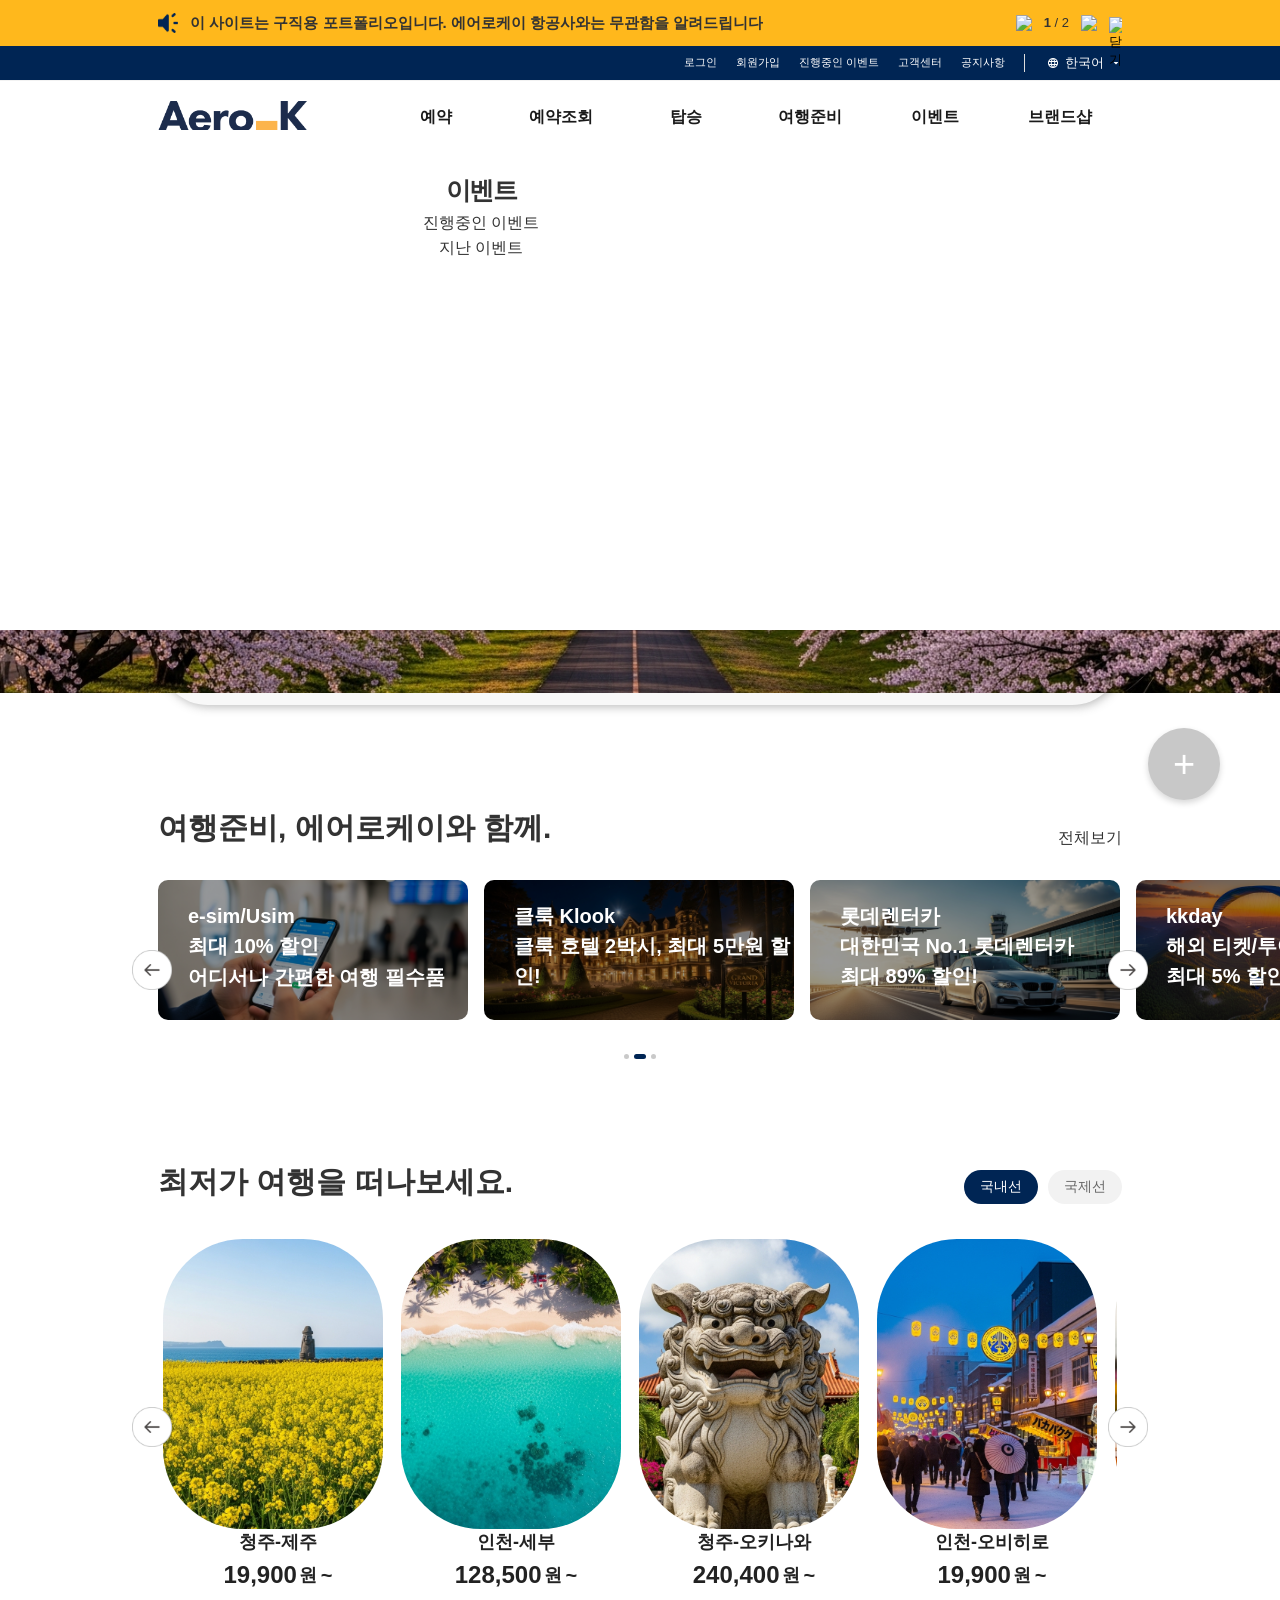
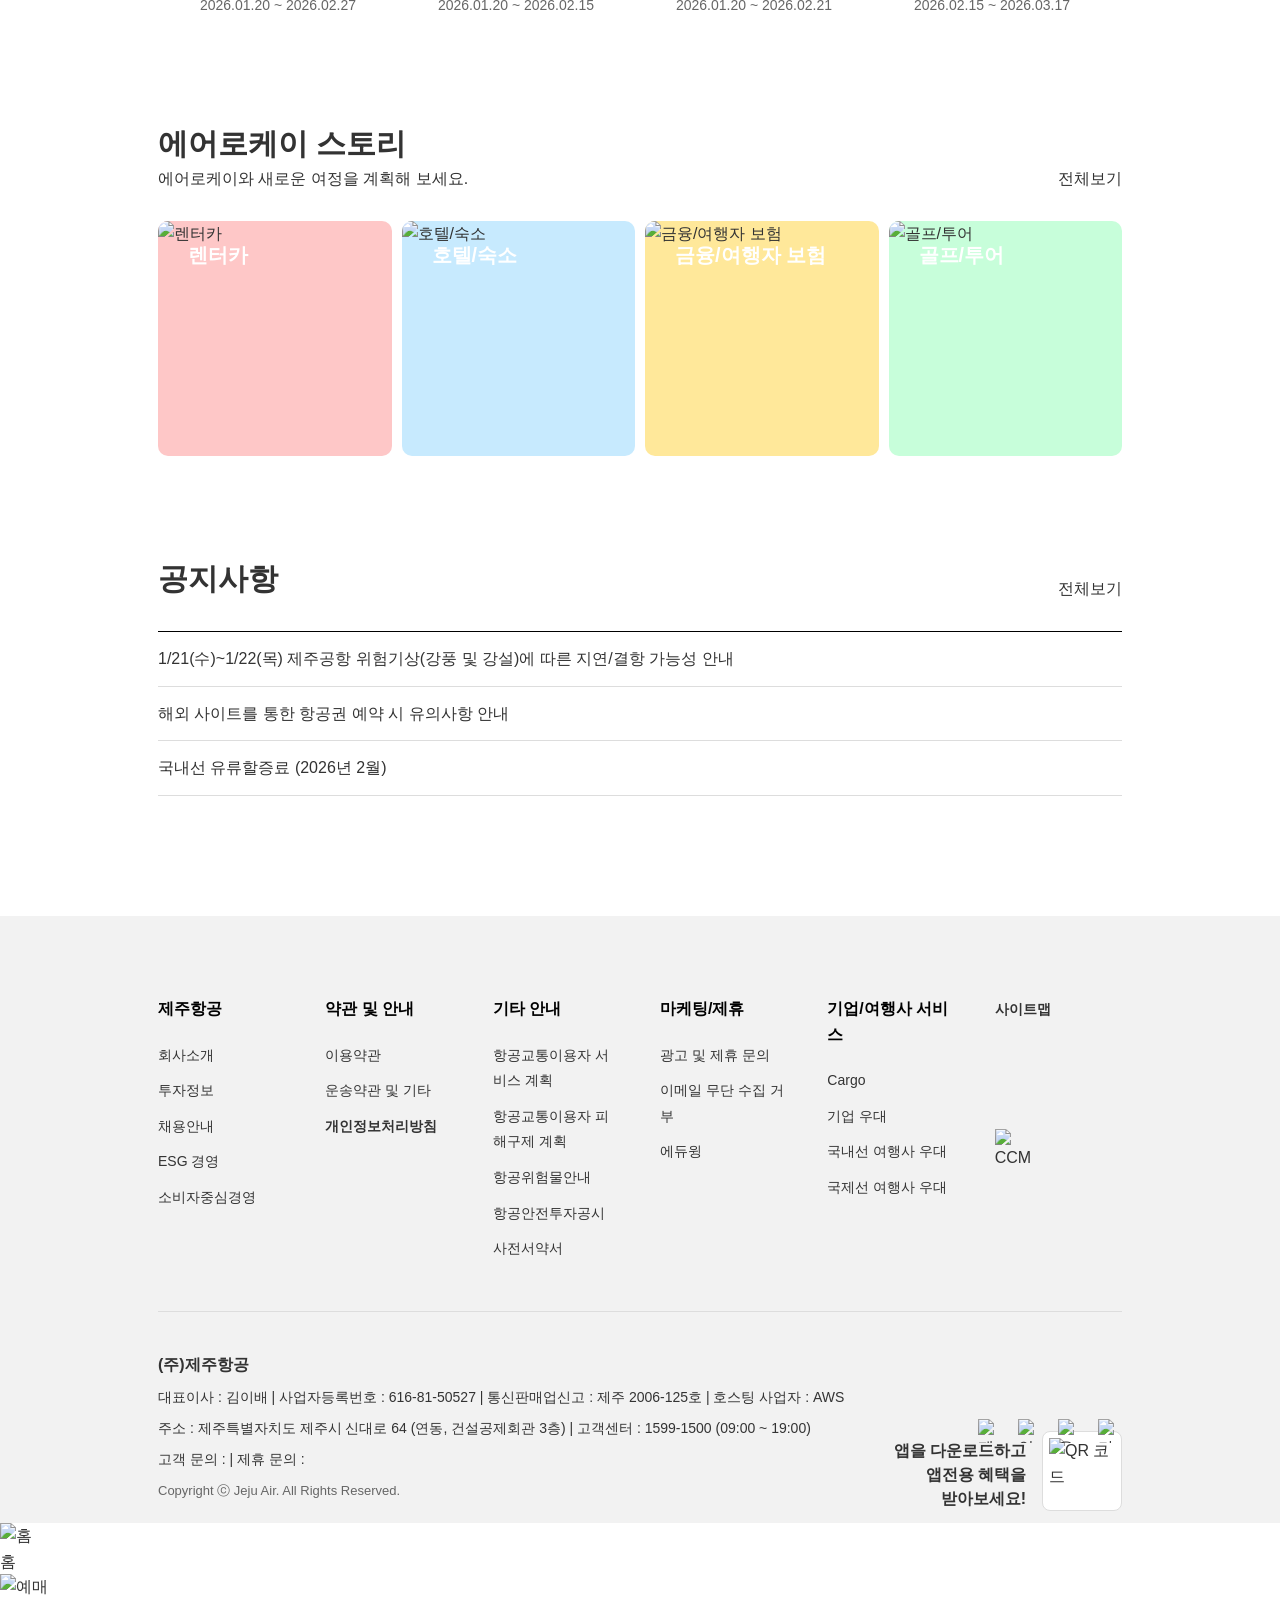
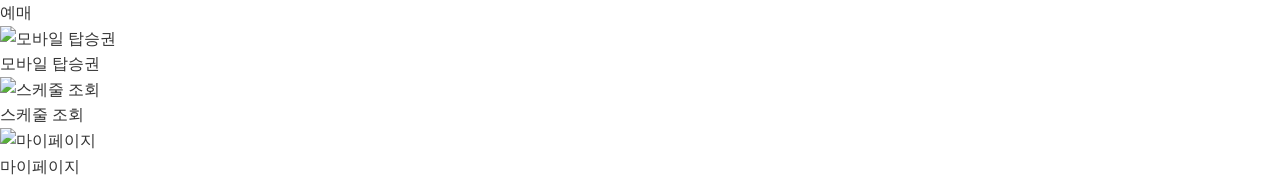
==== index1.html @ 74051828 "0202" ====
<!doctype html>
<html lang="ko">
  <head>
    <!-- Google tag (gtag.js) -->
    <script async src="https://www.googletagmanager.com/gtag/js?id=G-8CGRXGRFQY"></script>
    <script>
      window.dataLayer = window.dataLayer || [];
      function gtag() {
        dataLayer.push(arguments);
      }
      gtag("js", new Date());

      gtag("config", "G-8CGRXGRFQY");
    </script>
    <meta charset="UTF-8" />
    <meta name="viewport" content="width=device-width, initial-scale=1.0" />
    <title>제주항공 - 원태림</title>
    <link rel="stylesheet" href="styles.css" />
    <link rel="stylesheet" href="https://cdn.jsdelivr.net/npm/swiper@12/swiper-bundle.min.css" />

    <script src="https://cdn.jsdelivr.net/npm/swiper@12/swiper-bundle.min.js"></script>
  </head>

  <body>
    <!-- 알림팝업-->
    <div class="popup-dim">
      <div class="popup">
        이 프로젝트는 구직용 포트폴리오입니다.<br />
        항공사와는 무관함을 알려드립니다!!!<br />
        <button>닫기</button>
      </div>
    </div>

    <!-- 헤더 -->
    <header class="header">
      <!-- 공지사항 배너 -->
      <div class="news-banner">
        <div class="news-container">
          <img src="images/icon/notice.png" alt="알림" class="news-icon" />
          <div class="news-content">
            <div class="news-item active">
              <a href="#" class="news-link">이 사이트는 구직용 포트폴리오입니다. 에어로케이 항공사와는 무관함을 알려드립니다</a>
            </div>
            <div class="news-item">
              <a href="#" class="news-link">1/20(화) 삿포로, 하코다테공항 위험기상(강풍 및 강설)에 따른 지연/결항 운항 가능성 안내</a>
            </div>
          </div>
          <div class="news-controls">
            <button class="news-prev">
              <img src="https://placehold.co/16x16/333333/ffffff?text=%3C" alt="이전" />
            </button>
            <span class="news-indicator"> <strong>1</strong> / 2 </span>
            <button class="news-next">
              <img src="https://placehold.co/16x16/333333/ffffff?text=%3E" alt="다음" />
            </button>
          </div>
          <button class="news-close">
            <img src="https://placehold.co/13x13/333333/ffffff?text=X" alt="닫기" />
          </button>
        </div>
      </div>

      <!-- 상단 메뉴 -->
      <div class="top-menu">
        <div class="top-menu-container">
          <nav class="top-menu-nav">
            <a href="#">로그인</a>
            <a href="#">회원가입</a>
            <a href="#">진행중인 이벤트</a>
            <a href="#">고객센터</a>
            <a href="#">공지사항</a>
            <button class="lang-btn"><img src="images/icon/mdi_web.png" alt="언어" /> 한국어 <img src="images/icon/arrow-down.png" alt="화살표" /></button>
          </nav>
        </div>
      </div>
      <!-- 메인 네비게이션 -->
      <div class="main-nav">
        <div class="main-nav-container">
          <h1 class="logo">
            <a href="#">
              <img src="images/aero-k-logo.png" alt="제주항공" />
            </a>
          </h1>
          <nav class="nav">
            <ul class="menu">
              <li class="item dep1">
                <!-- //.item.dep1.일번 -->
                <a href="#" class="nav-item">예약</a>
                <div class="mega">
                  <div class="row">
                    <div class="col">
                      <h3>항공권</h3>
                      <ul class="dep2">
                        <li><a href="#">항공권 예매</a></li>
                        <li><a href="#">가격으로 예매</a></li>
                      </ul>
                      <!-- //.dep2 -->
                    </div>
                    <div class="col">
                      <h3>정보</h3>
                      <ul class="dep2">
                        <li><a href="#">운임 안내</a></li>
                        <li><a href="#">단체 항공권 예매 안내</a></li>
                        <li><a href="#">수수료 및 위약금 안내</a></li>
                        <li><a href="#">운항 스케줄 및 운항 노선 안내</a></li>
                        <li><a href="#">운항 정보</a></li>
                        <li><a href="#">온라인 결제</a></li>
                      </ul>
                      <!-- //.dep2 -->
                    </div>
                    <div class="col">
                      <h3>부가서비스</h3>
                      <ul class="dep2">
                        <li><a href="#">부가서비스</a></li>
                        <li><a href="#">부가서비스 안내</a></li>
                      </ul>
                      <!-- //.dep2 -->
                    </div>
                    <!-- //.col -->
                  </div>
                  <!-- //.row -->
                </div>
                <!-- //.mega -->
              </li>

              <li class="item dep1">
                <!-- //.item.dep1.이번 -->
                <a href="#" class="nav-item">예약조회</a>
                <div class="mega">
                  <div class="row">
                    <div class="col">
                      <!-- h3+ul.dep2>li>a -->
                      <ul class="dep2">
                        <li><a href="#">비회원예약조회</a></li>
                      </ul>
                      <!-- //.dep2 -->
                    </div>
                    <!-- //.col -->
                  </div>
                  <!-- //.row -->
                </div>
                <!-- //.mega -->
              </li>

              <li class="item dep1">
                <!-- //.item.dep1 삼번-->
                <a href="#" class="nav-item">탑승</a>
                <div class="mega">
                  <div class="row">
                    <div class="col">
                      <h3>체크인</h3>
                      <ul class="dep2">
                        <li><a href="#">체크인</a></li>
                        <li><a href="#">체크인 안내</a></li>
                      </ul>
                      <!-- //.dep2 -->
                    </div>
                    <div class="col">
                      <h3>공항 정보</h3>
                      <ul class="dep2">
                        <li><a href="#">공항 정보</a></li>
                        <li><a href="#">청주/인천공항</a></li>
                        <li><a href="#">그 외 공항</a></li>
                        <li><a href="#">출입국 규정 정보</a></li>
                      </ul>
                      <!-- //.dep2 -->
                    </div>
                    <div class="col">
                      <h3>탑승 수속 안내</h3>
                      <ul class="dep2">
                        <li><a href="#">탑승 수속 안내</a></li>
                        <li><a href="#">국내선</a></li>
                        <li><a href="#">국제선</a></li>
                      </ul>
                      <!-- //.dep2 -->
                    </div>
                    <div class="col">
                      <h3>기내서비스</h3>
                      <ul class="dep2">
                        <li><a href="#">기내서비스</a></li>
                        <li><a href="#">Onboard Shop</a></li>
                        <li><a href="#">기내 면세 판매</a></li>
                      </ul>
                      <!-- //.dep2 -->
                    </div>
                    <div class="col">
                      <h3>항공기 정보</h3>
                      <ul class="dep2">
                        <li><a href="#">항공기 정보</a></li>
                      </ul>
                      <!-- //.dep2 -->
                    </div>
                    <!-- //.col -->
                  </div>
                  <!-- //.row -->
                </div>
                <!-- //.mega -->
              </li>

              <li class="item dep1">
                <!-- //.item.dep1 사번-->
                <a href="#" class="nav-item">여행준비</a>
                <div class="mega">
                  <div class="row">
                    <div class="col">
                      <!-- h3+ul.dep2>li>a -->
                      <h3>수하물</h3>
                      <ul class="dep2">
                        <li><a href="#">기내 휴대 수하물</a></li>
                        <li><a href="#">위탁 수하물</a></li>
                        <li><a href="#">특수 수하물</a></li>
                        <li><a href="#">운송 제한 물품</a></li>
                        <li><a href="#">수하물 배상</a></li>
                      </ul>
                      <!-- //.dep2 -->
                    </div>
                    <div class="col">
                      <h3>도움이 필요한 승객</h3>
                      <ul class="dep2">
                        <li><a href="#">임산부 승객</a></li>
                        <li><a href="#">유아 동반 여행</a></li>
                        <li><a href="#">몸이 불편한 승객</a></li>
                        <li><a href="#">혼자 여행하는 어린이</a></li>
                      </ul>
                      <!-- //.dep2 -->
                    </div>
                    <div class="col">
                      <h3>에어로케이</h3>
                      <ul class="dep2">
                        <li><a href="#">에어로케이</a></li>
                        <li><a href="#">국가별</a></li>
                      </ul>
                      <!-- //.dep2 -->
                    </div>
                    <!-- //.col -->
                    <div class="col">
                      <h3>제휴서비스</h3>
                      <ul class="dep2">
                        <li><a href="#">여행상품</a></li>
                        <li><a href="#">호텔 / 숙박</a></li>
                        <li><a href="#">렌터카</a></li>
                        <li><a href="#">액티비티</a></li>
                        <li><a href="#">기타</a></li>
                      </ul>
                      <!-- //.dep2 -->
                    </div>
                    <!-- //.col -->
                  </div>
                  <!-- //.row -->
                </div>
                <!-- //.mega -->
              </li>
              <li class="item dep1">
                <!-- //.item.dep1 오번-->
                <a href="#" class="nav-item">이벤트</a>
                <div class="mega">
                  <div class="row">
                    <div class="col">
                      <h3>이벤트</h3>
                      <ul class="dep2">
                        <li><a href="#">진행중인 이벤트</a></li>
                        <li><a href="#">지난 이벤트</a></li>
                      </ul>
                      <!-- //.dep2 -->
                    </div>
                  </div>
                  <!-- //.row -->
                </div>
                <!-- //.mega -->
              </li>
              <li class="item dep1">
                <!-- //.item.dep1 육번-->
                <a href="#" class="nav-item">브랜드샵</a>
                <!-- //.mega -->
              </li>
            </ul>
            <!-- //.menu -->
          </nav>
        </div>
      </div>
    </header>

    <!-- 메인 컨텐츠 -->
    <main class="main-content">
      <!-- 메인 배너 -->
      <section class="banner">
      

        <div class="swiper">
          <div class="swiper-wrapper">
            <!-- Slides -->
            <div class="swiper-slide">
              <img src="images/sakura.jpeg" alt="메인 배너" class="banner-img" /></div>
            <div class="swiper-slide"><img src="images/city/ibaraki.jpeg" alt="메인 배너" class="banner-img" /></div>
            <div class="swiper-slide"><img src="images/city/Mongolia.jpeg" alt="메인 배너" class="banner-img" /></div>
          </div>
        </div>

        <div class="banner-text">
          <p>4월 ~ 10월 출발편</p>
          <p>국내선 항공권 스케줄 오픈</p>
        </div>

        <!--  -->
        <div class="banner-pagination">
          <button class="banner-btn-prev">
            <img src="images/icon/left.png" alt="이전" />
          </button>
          <span class="banner-indicator"> <strong>2</strong> / <span>4</span> </span>
          <button class="banner-btn-next">
            <img src="images/icon/right.png" alt="다음" />
          </button>
          <button class="banner-btn-pause">
            <img src="images/icon/pause.png" alt="정지" />
          </button>
        </div>
      </section>

      <!-- 예약 섹션 -->
      <section class="booking-section">
        <div class="booking-container">
          <!-- 예약 폼 -->
          <div class="booking-form">
            <!-- 여행 타입 -->
            <div class="trip-type">
              <label class="trip-type-item active" id="trip-type-tab1"> 왕복 </label>
              <label class="trip-type-item" id="trip-type-tab2"> 편도 </label>
              <label class="trip-type-item" id="trip-type-tab3"> 다구간 </label>
            </div>
            <!-- 경로 선택  -->
            <div class="route">
              <div class="route-selection" id="round-trip">
                <div class="route-field">
                  <input type="text" placeholder="출발지" class="route-input" />
                </div>
                <button class="route-swap">
                  <img src="images/icon/two-way.svg" alt="경로 바꾸기" />
                </button>
                <div class="route-field">
                  <input type="text" placeholder="도착지" class="route-input right" />
                </div>
                <div class="date-field">
                  <img src="https://placehold.co/24x24/333333/ffffff?text=D" alt="날짜" class="date-icon" />
                  <span>2026.01.20(화) ~ 2026.01.27(화)</span>
                </div>
                <div class="passenger-field">
                  <img src="https://placehold.co/24x24/333333/ffffff?text=P" alt="승객" class="passenger-icon" />
                  <span>성인1</span>
                </div>
                <div class="booking-options">
                  <div class="option-group">
                    <label class="option-label">
                      결제 방법
                      <button class="info-btn">
                        <img src="https://placehold.co/16x16/888888/ffffff?text=i" alt="정보" />
                      </button>
                    </label>
                    <div class="option-items">
                      <label class="option-item">
                        <input type="radio" name="payment" checked />
                        <span>일반</span>
                      </label>
                      <label class="option-item">
                        <input type="radio" name="payment" />
                        <span>포인트</span>
                      </label>
                      <label class="option-item">
                        <input type="radio" name="payment" />
                        <span>기프티켓</span>
                      </label>
                    </div>
                  </div>
                  <button class="search-btn disabled">항공권 검색</button>
                </div>
              </div>
              <div class="route-selection" id="one-way">
                <div class="route-field">
                  <input type="text" placeholder="출발지" class="route-input" />
                </div>
                <button class="route-swap">
                  <img src="images/icon/one-way.svg" alt="경로 바꾸기" />
                </button>
                <div class="route-field">
                  <input type="text" placeholder="도착지" class="route-input right" />
                </div>
                <div class="date-field">
                  <img src="https://placehold.co/24x24/333333/ffffff?text=D" alt="날짜" class="date-icon" />
                  <span>2026.01.20(화) ~ 2026.01.27(화)</span>
                </div>
                <div class="passenger-field">
                  <img src="https://placehold.co/24x24/333333/ffffff?text=P" alt="승객" class="passenger-icon" />
                  <span>성인1</span>
                </div>
                <div class="booking-options">
                  <div class="option-group">
                    <label class="option-label">
                      결제 방법
                      <button class="info-btn">
                        <img src="https://placehold.co/16x16/888888/ffffff?text=i" alt="정보" />
                      </button>
                    </label>
                    <div class="option-items">
                      <label class="option-item">
                        <input type="radio" name="payment" checked />
                        <span>일반</span>
                      </label>
                      <label class="option-item">
                        <input type="radio" name="payment" />
                        <span>포인트</span>
                      </label>
                      <label class="option-item">
                        <input type="radio" name="payment" />
                        <span>기프티켓</span>
                      </label>
                    </div>
                  </div>
                  <button class="search-btn disabled">항공권 검색</button>
                </div>
              </div>
              <div class="route-selection" id="multi-city">
                <div class="route-field">
                  <input type="text" placeholder="출발지" class="route-input" />
                </div>
                <button class="route-swap">
                  <img src="images/icon/two-way.svg" alt="경로 바꾸기" />
                </button>
                <div class="route-field">
                  <input type="text" placeholder="도착지" class="route-input right" />
                </div>
                <div class="date-field">
                  <img src="https://placehold.co/24x24/333333/ffffff?text=D" alt="날짜" class="date-icon" />
                  <span>2026.01.20(화) ~ 2026.01.27(화)</span>
                </div>
                <div class="passenger-field">
                  <img src="https://placehold.co/24x24/333333/ffffff?text=P" alt="승객" class="passenger-icon" />
                  <span>성인1</span>
                </div>
                <div class="booking-options">
                  <div class="option-group">
                    <label class="option-label">
                      결제 방법
                      <button class="info-btn">
                        <img src="https://placehold.co/16x16/888888/ffffff?text=i" alt="정보" />
                      </button>
                    </label>
                    <div class="option-items">
                      <label class="option-item">
                        <input type="radio" name="payment" checked />
                        <span>일반</span>
                      </label>
                      <label class="option-item">
                        <input type="radio" name="payment" />
                        <span>포인트</span>
                      </label>
                      <label class="option-item">
                        <input type="radio" name="payment" />
                        <span>기프티켓</span>
                      </label>
                    </div>
                  </div>
                  <button class="search-btn disabled">항공권 검색</button>
                </div>
              </div>
            </div>
            <!-- 추가 옵션 이거 원래건데 내가 없앴음-->
            <!-- <div class="booking-options">
            <div class="option-group">
              <label class="option-label"> 결제 방법 <button class="info-btn">
                  <img src="https://placehold.co/16x16/888888/ffffff?text=i" alt="정보">
                </button>
              </label>
              <div class="option-items">
                <label class="option-item">
                  <input type="radio" name="payment" checked>
                  <span>일반</span>
                </label>
                <label class="option-item">
                  <input type="radio" name="payment">
                  <span>포인트</span>
                </label>
                <label class="option-item">
                  <input type="radio" name="payment">
                  <span>기프티켓</span>
                </label>
              </div>
            </div>
            <button class="search-btn disabled">항공권 검색</button>
          </div> -->
          </div>
        </div>
      </section>

      <div class="container">
        <!-- 빠른 링크 -->
        <section class="quick-link">
          <div class="quick-grid">
            <a href="#" class="quick-item">
              <img src="images/icon/material-symbols_checked-bag-rounded.png" alt="사전 수하물" />
              <span>사전 수하물</span>
            </a>
            <a href="#" class="quick-item">
              <img src="images/icon/hugeicons_airplane-seat.png" alt="사전 좌석" />
              <span>사전 좌석</span>
            </a>
            <a href="#" class="quick-item">
              <img src="images/icon/material-symbols_mobile-ticket-outline-rounded.png" alt="온라인 체크인" />
              <span>온라인 체크인</span>
            </a>
            <a href="#" class="quick-item">
              <img src="images/icon/tabler_gift-filled.png" alt="제휴서비스" />
              <span>제휴서비스</span>
            </a>
            <a href="#" class="quick-item">
              <img src="images/icon/material-symbols_flight.png" alt="공항 정보" />
              <span>운항 노선</span>
            </a>
            <a href="#" class="quick-item">
              <img src="images/icon/material-symbols_carry-on-bag-question-rounded.png" alt="운송제한 물품" />
              <span>운송제한 물품</span>
            </a>
            <a href="#" class="quick-item">
              <img src="images/icon/material-symbols_family-home-rounded.png" alt="가족동반 여행" />
              <span>가족동반 여행</span>
            </a>
          </div>
        </section>
        <!-- 특별 혜택 -->
        <section class="benefits-section">
          <div class="section-header">
            <h2>여행준비, 에어로케이와 함께.</h2>
            <a href="#" class="more-link">전체보기</a>
          </div>
          <div class="benefits-slider">
            <div class="benefits-inner">
              <div class="benefits-track">
                <div class="benefit-card">
                  <img src="images/phone.jpeg" alt="e-sim/Usim" />
                  <div class="benefit-text">
                    <p>e-sim/Usim</p>
                    <p>최대 10% 할인</p>
                    <p>어디서나 간편한 여행 필수품</p>
                  </div>
                </div>
                <div class="benefit-card">
                  <img src="images/hotel.jpeg" alt="클룩 Klook" />
                  <div class="benefit-text">
                    <p>클룩 Klook</p>
                    <p>클룩 호텔 2박시, 최대 5만원 할인!</p>
                  </div>
                </div>
                <div class="benefit-card">
                  <img src="images/car.jpeg" alt="롯데렌터카" />
                  <div class="benefit-text">
                    <p>롯데렌터카</p>
                    <p>
                      대한민국 No.1 롯데렌터카<br />
                      최대 89% 할인!
                    </p>
                  </div>
                </div>
                <div class="benefit-card">
                  <img src="images/paragliding.jpeg" alt="kkday" />
                  <div class="benefit-text">
                    <p>kkday</p>
                    <p>
                      해외 티켓/투어/액티비티<br />
                      최대 5% 할인!
                    </p>
                  </div>
                </div>
              </div>
            </div>
            <button class="slider-btn slider-prev">
              <img src="images/icon/arrow-left.png" alt="이전" />
            </button>
            <button class="slider-btn slider-next">
              <img src="images/icon/arrow-right.png" alt="다음" />
            </button>
            <div class="slider-dots">
              <span class="dot"></span>
              <span class="dot active"></span>
              <span class="dot"></span>
            </div>
          </div>
        </section>
        <!-- 최저가 여행 -->
        <section class="price-section">
          <div class="section-header">
            <h2>최저가 여행을 떠나보세요.</h2>
            <div class="filter-tabs">
              <button class="filter-tab active">국내선</button>
              <button class="filter-tab">국제선</button>
            </div>
          </div>
          <div class="price-slider">
            <div class="price-list">
              <div class="price-track">
                <div class="price-card">
                  <img src="images/city/jeju.jpeg" alt="청주-제주" />
                  <h3>청주-제주</h3>
                  <p class="price">19,900<span>원</span><span class="tilde">~</span></p>
                  <p class="date">2026.01.20 ~ 2026.02.27</p>
                </div>
                <div class="price-card">
                  <img src="images/city/sebu.jpeg" alt="청주-세부" />
                  <h3>인천-세부</h3>
                  <p class="price">128,500<span>원</span><span class="tilde">~</span></p>
                  <p class="date">2026.01.20 ~ 2026.02.15</p>
                </div>
                <div class="price-card">
                  <img src="images/city/okinawa2.jpeg" alt="청주-오키나와" />
                  <h3>청주-오키나와</h3>
                  <p class="price">240,400<span>원</span><span class="tilde">~</span></p>
                  <p class="date">2026.01.20 ~ 2026.02.21</p>
                </div>
                <div class="price-card">
                  <img src="images/city/obihiro.jpeg" alt="인천-오비히로" />
                  <h3>인천-오비히로</h3>
                  <p class="price">19,900<span>원</span><span class="tilde">~</span></p>
                  <p class="date">2026.02.15 ~ 2026.03.17</p>
                </div>
                <div class="price-card">
                  <img src="images/city/ibaraki.jpeg" alt="청주-이바라키" />
                  <h3>청주-이바라키</h3>
                  <p class="price">19,900<span>원</span><span class="tilde">~</span></p>
                  <p class="date">2026.01.20 ~ 2026.02.28</p>
                </div>
                <div class="price-card">
                  <img src="images/city/Hualien.jpeg" alt="인천-화롄" />
                  <h3>인천-화롄</h3>
                  <p class="price">78,500<span>원</span><span class="tilde">~</span></p>
                  <p class="date">2026.02.15 ~ 2026.03.15</p>
                </div>
                <div class="price-card">
                  <img src="images/city/Mongolia.jpeg" alt="청주-울란바토르" />
                  <h3>청주-울란바토르</h3>
                  <p class="price">146,500<span>원</span><span class="tilde">~</span></p>
                  <p class="date">2026.02.15 ~ 2026.03.15</p>
                </div>
              </div>
            </div>
            <button class="slider-btn slider-prev">
              <img src="images/icon/arrow-left.png" alt="이전" />
            </button>
            <button class="slider-btn slider-next">
              <img src="images/icon/arrow-right.png" alt="다음" />
            </button>
          </div>
        </section>
        <!-- J 멤버스 혜택 -->
        <section class="news-section">
          <div class="section-header">
            <div class="section-text">
              <h2>에어로케이 스토리</h2>
              <p>에어로케이와 새로운 여정을 계획해 보세요.</p>
            </div>
            <a href="#" class="more-link">전체보기</a>
          </div>
          <div class="members-grid">
            <a href="#" class="member-card red">
              <img src="https://placehold.co/150x150/ff5000/ffffff?text=Car" alt="렌터카" />
              <span>렌터카</span>
            </a>
            <a href="#" class="member-card blue">
              <img src="https://placehold.co/150x150/0066cc/ffffff?text=Hotel" alt="호텔/숙소" />
              <span>호텔/숙소</span>
            </a>
            <a href="#" class="member-card yellow">
              <img src="https://placehold.co/150x150/ffcc00/333333?text=Insurance" alt="금융/여행자 보험" />
              <span>금융/여행자 보험</span>
            </a>
            <a href="#" class="member-card green">
              <img src="https://placehold.co/150x150/009933/ffffff?text=Golf" alt="골프/투어" />
              <span>골프/투어</span>
            </a>
          </div>
        </section>
        <!-- 공지사항 -->
        <section class="notice-section">
          <div class="section-header">
            <h2>공지사항</h2>
            <a href="#" class="more-link">전체보기</a>
          </div>
          <ul class="notice-list">
            <li class="notice-item">
              <a href="#">1/21(수)~1/22(목) 제주공항 위험기상(강풍 및 강설)에 따른 지연/결항 가능성 안내</a>
            </li>
            <li class="notice-item">
              <a href="#">해외 사이트를 통한 항공권 예약 시 유의사항 안내</a>
            </li>
            <li class="notice-item">
              <a href="#">국내선 유류할증료 (2026년 2월)</a>
            </li>
          </ul>
        </section>
      </div>
    </main>

    <!-- 푸터 -->
    <footer class="footer">
      <div class="footer-container">
        <div class="footer-links">
          <div class="footer-col">
            <h3>제주항공</h3>
            <ul>
              <li><a href="#">회사소개</a></li>
              <li><a href="#">투자정보</a></li>
              <li><a href="#">채용안내</a></li>
              <li><a href="#">ESG 경영</a></li>
              <li><a href="#">소비자중심경영</a></li>
            </ul>
          </div>
          <div class="footer-col">
            <h3>약관 및 안내</h3>
            <ul>
              <li><a href="#">이용약관</a></li>
              <li><a href="#">운송약관 및 기타</a></li>
              <li>
                <a href="#"><strong>개인정보처리방침</strong></a>
              </li>
            </ul>
          </div>
          <div class="footer-col">
            <h3>기타 안내</h3>
            <ul>
              <li><a href="#">항공교통이용자 서비스 계획</a></li>
              <li><a href="#">항공교통이용자 피해구제 계획</a></li>
              <li><a href="#">항공위험물안내</a></li>
              <li><a href="#">항공안전투자공시</a></li>
              <li><a href="#">사전서약서</a></li>
            </ul>
          </div>
          <div class="footer-col">
            <h3>마케팅/제휴</h3>
            <ul>
              <li><a href="#">광고 및 제휴 문의</a></li>
              <li><a href="#">이메일 무단 수집 거부</a></li>
              <li><a href="#">에듀윙</a></li>
            </ul>
          </div>
          <div class="footer-col">
            <h3>기업/여행사 서비스</h3>
            <ul>
              <li><a href="#">Cargo</a></li>
              <li><a href="#">기업 우대</a></li>
              <li><a href="#">국내선 여행사 우대</a></li>
              <li><a href="#">국제선 여행사 우대</a></li>
            </ul>
          </div>
          <div class="footer-col">
            <a href="#"><strong>사이트맵</strong></a>
            <div class="footer-badge">
              <img src="https://placehold.co/120x40/ffffff/333333?text=CCM" alt="CCM" />
            </div>
          </div>
        </div>
        <div class="footer-info">
          <div class="footer-company">
            <h3>(주)제주항공</h3>
            <p>대표이사 : 김이배 | 사업자등록번호 : 616-81-50527 | 통신판매업신고 : 제주 2006-125호 | 호스팅 사업자 : AWS</p>
            <p>주소 : 제주특별자치도 제주시 신대로 64 (연동, 건설공제회관 3층) | 고객센터 : 1599-1500 (09:00 ~ 19:00)</p>
            <p>고객 문의 : | 제휴 문의 :</p>
            <p class="copyright">Copyright ⓒ Jeju Air. All Rights Reserved.</p>
          </div>
          <div class="footer-app">
            <div class="app-text">
              <p>앱을 다운로드하고</p>
              <p>앱전용 혜택을</p>
              <p>받아보세요!</p>
            </div>
            <div class="app-qr">
              <img src="https://placehold.co/80x80/ffffff/333333?text=QR" alt="QR 코드" />
            </div>
          </div>
        </div>
        <div class="footer-social">
          <a href="#"><img src="https://placehold.co/24x24/3b5998/ffffff?text=F" alt="페이스북" /></a>
          <a href="#"><img src="https://placehold.co/24x24/e4405f/ffffff?text=I" alt="인스타그램" /></a>
          <a href="#"><img src="https://placehold.co/24x24/ff0000/ffffff?text=Y" alt="유튜브" /></a>
          <a href="#"><img src="https://placehold.co/24x24/ffcd00/333333?text=K" alt="카카오톡" /></a>
        </div>
      </div>
    </footer>
    <!-- 플로팅 버튼 -->
    <div class="floating-buttons">
      <div class="floating-items">
        <button class="floating-btn blue">
          <img src="https://placehold.co/72x72/0066cc/ffffff?text=1" alt="버튼1" />
        </button>
        <button class="floating-btn orange">
          <img src="https://placehold.co/72x72/ff5000/ffffff?text=2" alt="버튼2" />
        </button>
      </div>
      <button class="floating-toggle">
        <span class="icon-plus">+</span>
      </button>
    </div>
    <!-- 하단 네비게이션 (모바일 전용) -->
    <nav class="bottom-nav">
      <a href="#" class="bottom-nav-item active">
        <div class="bottom-nav-icon">
          <div class="badge"></div>
          <img src="https://placehold.co/24x24/ff5000/ffffff?text=H" alt="홈" />
        </div>
        <span class="bottom-nav-label">홈</span>
      </a>
      <a href="#" class="bottom-nav-item">
        <div class="bottom-nav-icon">
          <img src="https://placehold.co/24x24/333333/ffffff?text=B" alt="예매" />
        </div>
        <span class="bottom-nav-label">예매</span>
      </a>
      <a href="#" class="bottom-nav-item center">
        <div class="bottom-nav-icon">
          <img src="https://placehold.co/24x24/ff5000/ffffff?text=M" alt="모바일 탑승권" />
        </div>
        <span class="bottom-nav-label">모바일 탑승권</span>
      </a>
      <a href="#" class="bottom-nav-item">
        <div class="bottom-nav-icon">
          <img src="https://placehold.co/24x24/333333/ffffff?text=S" alt="스케줄 조회" />
        </div>
        <span class="bottom-nav-label">스케줄 조회</span>
      </a>
      <a href="#" class="bottom-nav-item">
        <div class="bottom-nav-icon">
          <img src="https://placehold.co/24x24/333333/ffffff?text=P" alt="마이페이지" />
        </div>
        <span class="bottom-nav-label">마이페이지</span>
      </a>
    </nav>
    <script src="script.js"></script>
  </body>
</html>
---- styles.css ----
/* 기본 리셋 및 설정 */
* {
  margin: 0;
  padding: 0;
  box-sizing: border-box;
}

body {
  font-family:
    "Pretendard Variable",
    -apple-system,
    BlinkMacSystemFont,
    "Segoe UI",
    sans-serif;
  background: #ffffff;
  color: #333;
  line-height: 1.6;
  overflow-x: hidden;
  margin: 0;
  padding: 0;
}

a {
  text-decoration: none;
  color: inherit;
}

button {
  border: none;
  background: none;
  cursor: pointer;
  font-family: inherit;
}

ul,
ol {
  list-style: none;
}

img {
  max-width: 100%;
  height: auto;
  display: block;
}

/* 공통 컨테이너 */
.container {
  max-width: 1004px;
  margin: 0 auto;
  padding: 0 20px;
}

/* 헤더 */
.header {
  position: fixed;
  top: 0;
  left: 0;
  right: 0;
  background: #ffffff;
  z-index: 1000;
  width: 100%;
}

/* 공지사항 배너 */
.news-banner {
  background: #ffb81c;
  padding: 3px 0;
  position: relative;
}

.news-container {
  max-width: 1004px;
  margin: 0 auto;
  padding: 0 20px;
  display: flex;
  align-items: center;
  height: 40px;
  position: relative;
}

.news-icon {
  width: 20px;
  height: 20px;
  margin-right: 12px;
}

.news-content {
  flex: 1;
  overflow: hidden;
  position: relative;
  height: 40px;
}

.news-item {
  display: none;
  align-items: center;
  height: 40px;
}

.news-item.active {
  display: flex;
}

.news-link {
  font-size: 15px;
  font-weight: 700;
  color: #333;
  white-space: nowrap;
  overflow: hidden;
  text-overflow: ellipsis;
}

.news-controls {
  display: flex;
  align-items: center;
  gap: 12px;
  margin-left: auto;
  background: #ffb81c;
  padding-left: 28px;
}

.news-prev,
.news-next {
  width: 16px;
  height: 16px;
  padding: 0;
}

.news-prev img,
.news-next img {
  width: 100%;
  height: 100%;
}

.news-indicator {
  font-size: 13px;
  color: #333;
}

.news-indicator strong {
  font-weight: 700;
}

.news-close {
  width: 13px;
  height: 13px;
  margin-left: 12px;
}

/* 상단 메뉴 */
.top-menu {
  border-bottom: 1px solid #f2f2f2;
  padding: 8px 0;
  background-color: #002554;
}

.top-menu-container {
  max-width: 1004px;
  margin: 0 auto;
  padding: 0 20px;
}

.top-menu-nav {
  display: flex;
  align-items: center;
  justify-content: flex-end;
  gap: 19px;
  font-size: 11px;
  color: #666;
}

.top-menu-nav a {
  transition: color 0.2s;
  color: #fff;
}

.top-menu-nav .lang-btn {
  color: #fff;
}

.top-menu-nav a:hover {
  color: #ffb81c;
}

.lang-btn {
  display: flex;
  align-items: center;
  gap: 6px;
  padding-left: 22px;
  border-left: 1px solid #ddd;
}

.lang-btn img {
  width: 12px;
  height: 12px;
}

/* 메인 네비게이션 */
.main-nav {
  background: #ffffff;
  height: 76px;
  padding: 20px;
  margin: auto;
  position: relative;
}

.main-nav-container {
  max-width: 1004px;
  margin: 0 auto;
  display: flex;
  padding: 0 20px;
  align-items: center;
}

.logo {
  width: 150px;
  flex-shrink: 0;
}

.nav {
  width: 70%;
  display: flex;
  gap: 46px;
  flex: 1;
  margin-left: 66px;
  position: relative;
}

/* =====================================복붙시작====== */

.mega {
  width: 100vw;
  background-color: rgb(255, 255, 255);
  position: absolute;
  left: 50%;
  transform: translateX(-50%);
  top: 100%;
  height: 500px; /* 추후0으로 변경 */
  overflow: hidden;
  transition: height 0.3s ease;
  z-index: 1000;
  padding: 20px 0; /* 추후 삭제 */
}
.mega h3 {
  font-size: 25px;
  font-weight: bold;
  letter-spacing: -1.5px;
}
.menu {
  display: flex;
  width: 100%;
  max-width: 80vw;
  margin: auto;
  text-align: center;
}
.dep1 {
  width: calc(100% / 6);
  position: relative;
}

/* 메가에 .on붙으면 메가 상태바꿔 (자바스크립트로 갈게) */

/* 추후 주석처리 해제 */
/* .dep1.on .mega{
  height: auto;
  padding: 20px 0;
} */

.row {
  display: flex;
  max-width: 80vw;
  margin: auto;
  gap: 10%;
  text-align: center;
  padding: 20px 0 40px;
  justify-content: space-between;
  white-space: nowrap; /* 이건 글자 줄바꿈 안함 */
  opacity: 1;
}

/* =====================================복붙끝====== */
.nav-item {
  font-size: 16px;
  font-weight: 700;
  padding: 26px 10px;
  color: #1a1a1a;
  transition: color 0.2s;
  overflow: hidden;
  position: relative;
}
.nav-item:hover {
  color: #002554;
}
.nav-item::before {
  content: "";
  position: absolute;
  background-color: #ffb81c;
  width: 0;
  height: 8px;
  top: 50px;
  transition: width 1s;
  z-index: 999;
}
.nav-item:hover::before {
  width: 100%;
}

.nav-icon {
  width: 30px;
  height: 30px;
}

/* 메인 컨텐츠 */
/* tab */
.tab-wrapper {
  width: 1004px;
  position: absolute;
  height: 500px;
  z-index: 99999;
  left: 50%;
  top: 650px;
  transform: translate(-50%, 10%);
}

.tab-menu {
  display: flex;
  gap: 10px;
}

.tab-menu a {
  display: block;
  color: #999;
  font-size: 18px;
  padding: 1px 20px;
}


.trip-type-item {
  font-size: 12px;
  font-weight: 700;
  padding: 2px 0;
  cursor: pointer;
  color: #888;
    transition: color 0.3s ease, border-bottom 0.3s ease;
}

.trip-type-item.active {
  color: #002554;
  border-bottom: 2px solid #ffb81c;
}


.tab-content {
  position: relative;
  min-height: 300px;
}

.tab-content > div {
  position: absolute;
  top: 0;
  left: 0;
  padding: 1em;
  display: none;
}

.tab-content > div.active {
  display: block;
}

/* 메인 배너 */
.banner {
  position: relative;
  height: 693px;
  overflow: hidden;
}

.banner-img {
  width: 100%;
  height: 100%;
  object-fit: cover;
}

.banner-text {
  position: absolute;
  top: 100px;
  left: 50%;
  transform: translate(-50%, -50%);
  text-align: center;
  color: #ffffff;
  font-size: 48px;
  font-weight: 700;
  line-height: 60px;
  text-shadow: 0px 0px 5px rgba(0, 0, 0, 0.3);
}

.banner-pagination {
  position: absolute;
  top: 350px;
  left: 50%;
  transform: translateX(-50%);
  display: flex;
  align-items: center;
  gap: 10px;
  background: rgba(0, 0, 0, 0.5);
  padding: 6px 11px;
  border-radius: 30px;
  height: 27px;
}

.banner-btn-prev,
.banner-btn-next,
.banner-btn-pause {
  width: 14px;
  height: 14px;
  padding: 0;
}

.banner-btn-prev img,
.banner-btn-next img,
.banner-btn-pause img {
  width: 100%;
  height: 100%;
}

.banner-indicator {
  font-size: 13px;
  color: #ffffff;
  font-weight: 700;
}

/* 예약 섹션 */
.booking-section {
  position: relative;
  margin-top: -293px;
  padding: 0 20px;
}

.booking-container {
  max-width: 1004px;
  margin: 0 auto;
}


.booking-tab.active {
  background: #ffffff;
  color: #333;
}

.tab-wrapper {
  border-radius: 20px;
  background-color: #fff;
  padding: 20px;
  box-shadow: 0px 1px 6px rgba(0, 0, 0, 0.12);
  position: relative;
  height: 250px;
}



.route {
  position: relative;
  width: 1004px;
}

.route-selection {
  width: 964px;
  position: absolute;
  gap: 10px;
  padding: 20px 0;
  flex-wrap: wrap;
  display: flex;
}

.route-selection > .direction{
  display: flex;
  width: 100%;
  justify-content: space-around;
}

.route-field {
  min-width: 80px;
  position: relative;
}

.route-input {
  width: 250px;
  font-size: 24px;
  font-weight: 800;
  border: none;
  border-bottom: 1px solid #ddd;
  padding: 8px 0;
  color: #aaa;
}

.route-input.right {
  text-align: right;
}

.route-swap {
  width: 36px;
  height: 36px;
  margin-top: 7px;
}
.route-swap img {
  width: 50px;
}


.date-field,
.passenger-field {
  display: flex;
  align-items: center;
  gap: 10px;
  border-bottom: 1px solid #ddd;
  padding: 8px 0;
  font-size: 14px;
  font-weight: 700;
  color: #333;
}

.date-icon,
.passenger-icon {
  width: 20px;
  height: 20px;
  display: block;
}

.booking-options {
  display: flex;
  gap: 30px;
  flex-wrap: wrap;
}

.option-group {
  flex: 1;
  min-width: 300px;
}

.option-label {
  display: flex;
  align-items: center;
  gap: 6px;
  font-size: 14px;
  font-weight: 700;
  color: #666;
  margin-bottom: 15px;
}

.info-btn {
  width: 20px;
  height: 20px;
  border-radius: 50%;
}

.option-items {
  display: flex;
  gap: 30px;
}

.option-item {
  display: flex;
  align-items: center;
  gap: 8px;
  cursor: pointer;
}

.option-item input[type="radio"] {
  width: 20px;
  height: 20px;
}

.option-item span {
  font-size: 14px;
  color: #333;
}

.discount-field {
  border: 1px solid #ddd;
  border-radius: 3px;
  padding: 15px 23px;
  position: relative;
}

.discount-btn {
  color: #002554;
  font-size: 14px;
  font-weight: 400;
}

.search-btn {
  background: #aaa;
  color: #ffffff;
  font-size: 16px;
  font-weight: 700;
  padding: 14px 0;
  width: 160px;
  border-radius: 2px;
  transition: background 0.3s;
}

/* 빠른 링크 */
.quick-link {
  background: #f8f8f8;
  padding: 40px 0 30px;
  margin-top: 70px;
  border-radius: 50px;
  box-shadow: #4c4c4c5e 2px 2px 10px;
}

.quick-grid {
  display: flex;
  max-width: 1004px;
  margin: 0 auto;
  padding: 0 4px;
  align-items: center;
  justify-content: space-around;
}

.quick-item {
  display: flex;
  flex-direction: column;
  gap: 10px;
  padding: 2px;
  text-align: center;
}

.quick-item img {
  width: 100px;
  height: 100px;
  border-radius: 50%;
  object-fit: cover;
}

.quick-item span {
  font-size: 16px;
  color: #333;
}

/* 섹션 공통 스타일 */
.benefits-section,
.price-section,
.members-section,
.notice-section {
  margin-top: 80px;
}

.section-header {
  display: flex;
  justify-content: space-between;
  align-items: flex-end;
  margin-bottom: 30px;
  margin-top: 100px;
}

.section-header h2 {
  font-size: 30px;
  font-weight: 800;
  line-height: 45px;
}
.more-link {
  font-size: 16px;
  color: #333;
  transition: color 0.2s;
}

.more-link:hover {
  color: #002554;
}

/* 특별 혜택 슬라이더 */
.benefits-slider {
  position: relative;
}
.benefits-inner {
  width: 1004px;
  /* overflow: hidden; */
}

.benefits-track {
  display: flex;
  gap: 16px;
  transition: transform 0.3s ease;
  /* overflow: hidden; */
}

.benefit-card {
  min-width: 310px;
  height: 140px;
  border-radius: 10px;
  overflow: hidden;
  position: relative;
}

.benefit-card img {
  width: 100%;
  height: 100%;
  object-fit: cover;
  filter: brightness(0.6);
}

.benefit-text {
  position: absolute;
  top: 20px;
  left: 30px;
  color: hsl(0, 0%, 100%);
  font-size: 20px;
  font-weight: 700;
  line-height: 30px;
}

.benefit-text p {
  margin: 0.5px 0;
}

.slider-btn {
  position: absolute;
  top: 50%;
  transform: translateY(-50%);
  width: 40px;
  height: 40px;
}

.slider-prev {
  left: -26px;
}

.slider-next {
  right: -26px;
}

.slider-dots {
  display: flex;
  justify-content: center;
  gap: 5px;
  margin-top: 34px;
}

.dot {
  width: 5px;
  height: 5px;
  border-radius: 50%;
  background: #4c4c4c;
  opacity: 0.3;
  transition: all 0.3s;
}

.dot.active {
  width: 12px;
  border-radius: 3px;
  background: #002554;
  opacity: 1;
}

/* 필터 탭 */
.filter-tabs {
  display: flex;
  gap: 10px;
}

.filter-tab {
  font-size: 14px;
  padding: 8px 16px;
  border-radius: 20px;
  background: #f2f2f2;
  color: #666;
  transition: all 0.3s;
}

.filter-tab.active {
  background: #002554;
  color: #ffffff;
}

/* 최저가 여행 슬라이더 */
.price-slider {
  position: relative;
  padding: 5px;
  width: 1004;
}
.price-list {
  overflow: hidden;
}
.price-track {
  display: flex;
  gap: 8px;
  transition: transform 0.3s ease;
}

.price-card {
  min-width: 230px;
  background: #ffffff;
  gap: 15px;
  align-items: center;
}

.price-card img {
  width: 220px;
  height: 290px;
  object-fit: cover;
  border-radius: 80px;
}

.price-card h3 {
  font-size: 18px;
  font-weight: 700;
  text-align: center;
  line-height: 27px;
  color: #222;
}

.price-card .price {
  display: flex;
  align-items: center;
  justify-content: center;
  gap: 2px;
  font-size: 24px;
  font-weight: 800;
  color: #222;
  text-align: center;
}

.price-card .price span {
  font-size: 18px;
  font-weight: 700;
}

.price-card .price .tilde {
  font-size: 20px;
  margin-left: 2px;
}

.price-card .date {
  font-size: 14px;
  color: #666;
  text-align: center;
  line-height: 21px;
}

/* J 멤버스 혜택 */
.members-grid {
  display: grid;
  grid-template-columns: repeat(4, 1fr);
  gap: 10px;
}

.member-card {
  height: 235px;
  border-radius: 10px;
  position: relative;
  overflow: hidden;
  display: flex;
  align-items: flex-start;
}

.member-card img {
  width: 100%;
  height: 100%;
  object-fit: cover;
}

.member-card span {
  position: absolute;
  top: 18px;
  left: 30px;
  color: #ffffff;
  font-size: 20px;
  font-weight: 700;
}

.member-card.red {
  background: #fec7c7;
}

.member-card.blue {
  background: #c7eafe;
}

.member-card.yellow {
  background: #ffe89a;
}

.member-card.green {
  background: #c7feda;
}

/* 공지사항 */
.notice-list {
  border-top: 1px solid #000;
}

.notice-item {
  border-bottom: 1px solid #ddd;
}

.notice-item a {
  display: block;
  padding: 14px 0;
  font-size: 16px;
  color: #333;
  transition: color 0.2s;
}

.notice-item a:hover {
  color: #002554;
}

/* 푸터 */
.footer {
  background: #f2f2f2;
  padding: 80px 0;
  margin-top: 120px;
}

.footer-container {
  max-width: 1004px;
  margin: 0 auto;
  padding: 0 20px;
}

.footer-links {
  display: grid;
  grid-template-columns: repeat(6, 1fr);
  gap: 40px;
  padding-bottom: 40px;
  border-bottom: 1px solid #ddd;
}

.footer-col h3 {
  font-size: 16px;
  font-weight: 700;
  margin-bottom: 20px;
  color: #000;
}

.footer-col ul li {
  margin-bottom: 10px;
}

.footer-col a {
  font-size: 14px;
  color: #333;
  transition: color 0.2s;
}

.footer-col a:hover {
  color: #002554;
}

.footer-badge {
  margin-top: 107px;
}

.footer-badge img {
  width: 51px;
  height: 51px;
}

.footer-info {
  display: flex;
  justify-content: space-between;
  margin-top: 40px;
}

.footer-company h3 {
  font-size: 16px;
  font-weight: 700;
  margin-bottom: 10px;
}

.footer-company p {
  font-size: 14px;
  color: #333;
  line-height: 21px;
  margin-bottom: 10px;
}

.footer-company .copyright {
  font-size: 13px;
  color: #666;
  margin-top: 6px;
}

.footer-app {
  display: flex;
  align-items: flex-end;
  gap: 16px;
}

.app-text {
  text-align: right;
  font-size: 16px;
  font-weight: 700;
  line-height: 24px;
}

.app-qr {
  width: 80px;
  height: 80px;
  border: 1px solid #ddd;
  border-radius: 8px;
  padding: 6px;
  background: #ffffff;
}

.footer-social {
  display: flex;
  justify-content: flex-end;
  gap: 16px;
  margin-top: -92px;
}

.footer-social a {
  width: 24px;
  height: 24px;
}

.footer-social img {
  width: 100%;
  height: 100%;
}

/* 플로팅 버튼 */
.floating-buttons {
  position: fixed;
  right: 60px;
  bottom: 100px;
  display: flex;
  flex-direction: column;
  align-items: center;
  gap: 12px;
  z-index: 900;
}

.floating-items {
  display: flex;
  flex-direction: column;
  gap: 12px;
}

.floating-btn {
  width: 72px;
  height: 72px;
  border-radius: 50%;
  box-shadow: 0px 3px 6px rgba(0, 0, 0, 0.16);
  overflow: hidden;
  transition: transform 0.2s;
}

.floating-btn:hover {
  transform: scale(1.05);
}

.floating-btn.blue {
  background: linear-gradient(to right, #00a7e1 11%, #78ddff 98%);
}

.floating-btn.orange {
  background: linear-gradient(to right, #002554 11%, #ffae43 87%, #ffbf5e 98%);
}

.floating-btn img {
  width: 100%;
  height: 100%;
  object-fit: cover;
}

.floating-toggle {
  width: 72px;
  height: 72px;
  border-radius: 50%;
  background: #c8c8c8;
  box-shadow: 0px 3px 6px rgba(0, 0, 0, 0.16);
  display: flex;
  align-items: center;
  justify-content: center;
  transition: transform 0.3s;
}

.floating-toggle:hover {
  background: #b8b8b8;
}

.floating-toggle.active {
  transform: rotate(45deg);
}

.icon-plus {
  font-size: 38px;
  color: #ffffff;
  line-height: 1;
}

/* 반응형 디자인 */
@media (max-width: 1024px) {
  .container,
  .booking-container,
  .footer-container {
    padding: 0 20px;
  }

  .quick-grid {
    grid-template-columns: repeat(4, 1fr);
    gap: 20px;
  }

  .members-grid {
    grid-template-columns: repeat(2, 1fr);
  }

  .footer-links {
    grid-template-columns: repeat(3, 1fr);
  }
}

@media (max-width: 768px) {
  .banner {
    height: 400px;
  }

  .banner-text {
    font-size: 32px;
    line-height: 40px;
  }

  .booking-tabs {
    flex-direction: column;
  }

  .booking-tab {
    width: 100%;
  }

  .quick-grid {
    grid-template-columns: repeat(2, 1fr);
  }

  .members-grid {
    grid-template-columns: 1fr;
  }

  .footer-links {
    grid-template-columns: repeat(2, 1fr);
  }

  .floating-buttons {
    right: 20px;
    bottom: 40px;
  }
}

@media (max-width: 480px) {
  /* 하단 고정 네비게이션 바 */
  .bottom-nav {
    position: fixed;
    bottom: 0;
    left: 0;
    right: 0;
    background: #ffffff;
    border-top: 1px solid #ddd;
    box-shadow: 10px 10px 30px 10px rgba(0, 0, 0, 0.3);
    z-index: 1000;
    display: flex;
    justify-content: space-around;
    padding: 15px 0;
  }

  .bottom-nav-item {
    display: flex;
    flex-direction: column;
    align-items: center;
    gap: 5px;
    flex: 1;
    position: relative;
  }

  .bottom-nav-icon {
    width: 24px;
    height: 24px;
    position: relative;
  }

  .bottom-nav-icon img {
    width: 100%;
    height: 100%;
  }

  .bottom-nav-icon .badge {
    position: absolute;
    top: 5px;
    right: 1px;
    width: 13px;
    height: 13px;
    background: #002554;
    border-radius: 6.5px;
  }

  .bottom-nav-label {
    font-size: 11px;
    color: #666;
    line-height: 13px;
    letter-spacing: -0.2px;
  }

  .bottom-nav-item.active .bottom-nav-label {
    color: #333;
    font-weight: 400;
  }

  .bottom-nav-item.center {
    position: relative;
    top: -12px;
  }

  .bottom-nav-item.center .bottom-nav-icon {
    width: 46px;
    height: 46px;
    background: #002554;
    border-radius: 50%;
    display: flex;
    align-items: center;
    justify-content: center;
  }

  .bottom-nav-item.center .bottom-nav-icon::after {
    content: "";
    position: absolute;
    top: 5px;
    left: 0;
    right: 0;
    height: 3px;
    background: #ffffff;
    border: 1px solid #002554;
  }

  /* 헤더 수정 */
  .header {
    position: fixed;
    top: 58px;
  }

  .main-header {
    display: flex;
    align-items: center;
    justify-content: space-between;
    height: 60px;
    padding: 0 20px;
  }

  .menu-button {
    width: 26px;
    height: 26px;
  }

  /* 메인 컨텐츠 */
  .main-content {
    padding-bottom: 80px;
  }

  /* 배너 */
  .banner {
    height: 483px;
    margin: 0 -20px;
  }

  .banner-indicators {
    position: absolute;
    bottom: 170px;
    left: 50%;
    transform: translateX(-50%);
    display: flex;
    gap: 10px;
    align-items: center;
    background: rgba(0, 0, 0, 0.5);
    padding: 4px 12.5px;
    border-radius: 30px;
    height: 22px;
  }

  .banner-indicator-text {
    font-size: 9px;
    color: #ffffff;
    line-height: 13.5px;
  }

  .banner-indicator-text.active {
    font-weight: 700;
  }

  .banner-indicator-divider {
    color: #ffffff;
    font-size: 9px;
  }

  /* 예약 섹션 */
  .booking-section {
    margin-top: -160px;
    position: relative;
    z-index: 2;
    padding: 0 20px;
  }

  .booking-card {
    background: #ffffff;
    border-radius: 8px;
    box-shadow: 0px 0px 10px 0px rgba(0, 0, 0, 0.1);
    padding: 20px 16px 30px;
  }

  .booking-tabs {
    display: flex;
    gap: 20px;
    margin-bottom: 32px;
    overflow-x: auto;
    padding-left: 0;
    padding-right: 189px;
  }

  .booking-tab {
    font-size: 14px;
    font-weight: 700;
    color: #888;
    padding-bottom: 2px;
    white-space: nowrap;
    letter-spacing: -0.2px;
    line-height: 21px;
    border-bottom: 2px solid transparent;
  }

  .route-input {
    flex: 1;
    font-size: 24px;
    font-weight: 800;
    color: #aaa;
    line-height: 34px;
    letter-spacing: -0.2px;
  }

  .route-input.departure {
    text-align: left;
  }

  .route-input.arrival {
    text-align: right;
  }

  .route-swap {
    width: 36px;
    height: 36px;
    margin: 0 16px;
  }

  /* 탭 네비게이션 (항공권 예매, 예약 조회, 운항 조회) */
  .tab-navigation {
    display: flex;
    position: absolute;
    top: 278px;
    left: 20px;
    right: 20px;
    z-index: 3;
  }

  .tab-nav-item {
    flex: 1;
    height: 45px;
    display: flex;
    align-items: center;
    justify-content: center;
    font-size: 14px;
    font-weight: 700;
    letter-spacing: -0.2px;
    line-height: 21px;
  }

  .tab-nav-item:first-child {
    background: #ffffff;
    color: #333;
    border-radius: 8px 0 0 0;
  }

  .tab-nav-item:not(:first-child) {
    background: rgba(0, 0, 0, 0.6);
    color: #ffffff;
    position: relative;
  }

  .tab-nav-item:last-child {
    border-radius: 0 8px 0 0;
  }

  .tab-nav-item:not(:first-child):not(:last-child)::after {
    content: "";
    position: absolute;
    right: 0;
    top: 50%;
    transform: translateY(-50%);
    width: 1px;
    height: 14px;
    background: #ddd;
  }

  /* 퀵 링크 */

  .quick-scroll {
    overflow-x: auto;
    padding: 0 10px;
  }

  .quick-grid {
    display: flex;
    gap: 2px;
    width: max-content;
  }

  .quick-item {
    display: flex;
    flex-direction: column;
    align-items: center;
    gap: 10px;
    width: 70px;
    padding: 2px;
  }
  .quick-icon {
    width: 60px;
    height: 60px;
    border-radius: 30px;
    overflow: hidden;
  }

  .quick-label {
    font-size: 12px;
    color: #333;
    text-align: center;
    line-height: 18px;
    letter-spacing: -0.2px;
  }

  .quick-indicator {
    margin-top: 10px;
    display: flex;
    justify-content: center;
  }

  .quick-progress {
    width: 100px;
    height: 3px;
    background: #999;
    border-radius: 1.5px;
    position: relative;
  }

  .quick-progress-bar {
    position: absolute;
    left: 0;
    top: 0;
    height: 100%;
    width: 63.17px;
    background: #002554;
    border-radius: 1.5px;
  }

  /* 섹션 헤더 */
  .section-header h2 {
    font-size: 18px;
    line-height: 27px;
    font-weight: 800;
  }

  /* 혜택 섹션 */
  .benefits-section {
    padding: 60px 0;
    overflow: hidden;
  }

  .benefits-slider-wrapper {
    margin: 0 -4px;
    overflow: hidden;
  }

  .benefit-view-all {
    position: absolute;
    bottom: 28px;
    right: 2.17px;
    background: rgba(0, 0, 0, 0.6);
    padding: 4px 8px 4px 13px;
    border-radius: 10px 0 10px 0;
    font-size: 12px;
    color: #ffffff;
  }

  /* 최저가 섹션 */
  .price-section {
    padding: 60px 0;
  }

  .price-header {
    margin-bottom: 20px;
  }

  .price-note {
    font-size: 14px;
    color: #333;
    line-height: 21px;
    letter-spacing: -0.2px;
    margin-top: 5px;
  }

  .price-note::before {
    content: "*";
    color: #002554;
    margin-right: 0;
  }

  .price-route-header {
    padding: 30px 0;
    display: flex;
    align-items: center;
    justify-content: space-between;
  }

  .price-route-inputs {
    display: flex;
    align-items: center;
    gap: 20px;
    flex: 1;
  }

  .price-route-input {
    flex: 1;
    font-size: 22px;
    font-weight: 800;
    color: #000;
    line-height: 34px;
    letter-spacing: -0.2px;
  }

  .price-route-swap {
    width: 36px;
    height: 36px;
  }

  .price-search-button {
    width: 100%;
    height: 50px;
    border: 1px solid #002554;
    border-radius: 2px;
    background: #ffffff;
    color: #002554;
    font-size: 16px;
    line-height: 19.2px;
    letter-spacing: -0.2px;
    margin-bottom: 30px;
  }

  .price-result {
    padding: 30px 15px 0;
  }

  .price-result-header {
    display: flex;
    align-items: center;
    gap: 4px;
    margin-bottom: 30px;
  }

  .price-result-city {
    font-size: 16px;
    font-weight: 700;
    color: #333;
    line-height: 24px;
    letter-spacing: -0.2px;
  }

  .price-result-label {
    font-size: 16px;
    color: #333;
    line-height: 24px;
    letter-spacing: -0.2px;
  }

  .price-result-value {
    font-size: 16px;
    font-weight: 800;
    color: #333;
    line-height: 24px;
    letter-spacing: -0.2px;
  }

  .price-chart {
    height: 115px;
    margin-bottom: 42px;
    display: flex;
    align-items: flex-end;
  }

  .price-bar {
    flex: 1;
    display: flex;
    flex-direction: column;
    align-items: center;
    padding: 0 4px;
  }

  .price-bar-fill {
    width: 18px;
    min-height: 16px;
    background: #ddd;
    border-radius: 8px;
  }

  .price-disclaimer {
    font-size: 14px;
    color: #333;
    line-height: 21px;
    letter-spacing: -0.2px;
  }

  .price-disclaimer::before {
    content: "*";
    color: #002554;
    margin-right: 3px;
  }

  /* 편의 서비스 섹션 */
  .news-section {
    padding: 60px 0;
  }

  .service-tabs {
    display: flex;
    gap: 10px;
    margin-bottom: 15px;
  }

  .service-tab {
    padding: 0 18px;
    height: 30px;
    background: #f2f2f2;
    border-radius: 15px;
    font-size: 13px;
    color: #888;
    line-height: 30px;
    white-space: nowrap;
  }

  .service-tab.active {
    background: #002554;
    color: #ffffff;
  }

  .service-grid {
    display: grid;
    grid-template-columns: repeat(2, 1fr);
    gap: 10px;
  }

  .service-card {
    background: #f8f8f8;
    border-radius: 10px;
    padding: 16px;
    height: 100px;
  }

  .service-card-title {
    font-size: 14px;
    font-weight: 700;
    color: #333;
    line-height: 21px;
    letter-spacing: -0.2px;
    margin-bottom: 1px;
  }

  .service-card-desc {
    font-size: 14px;
    color: #333;
    line-height: 21px;
  }

  /* 인기 노선 섹션 */
  .discount-section {
    padding: 60px 0;
    margin: 0 -20px;
  }

  .discount-header {
    padding: 0 20px;
    margin-bottom: 20px;
  }

  .discount-note {
    font-size: 14px;
    color: #333;
    line-height: 21px;
    letter-spacing: -0.2px;
    margin-top: 8px;
  }

  .discount-note::before {
    content: "*";
    color: #002554;
    margin-right: 0;
  }

  .discount-slider-wrapper {
    overflow: hidden;
  }

  .discount-track {
    display: flex;
    gap: 16px;
    padding: 0 2px;
  }

  .discount-card {
    min-width: 190px;
    width: 190px;
    border-radius: 80px;
    overflow: hidden;
    background: #ffffff;
  }

  .discount-image {
    width: 190px;
    height: 247px;
    border-radius: 80px;
    overflow: hidden;
  }

  .discount-info {
    padding: 10px 0;
  }

  .discount-route {
    font-size: 14px;
    font-weight: 700;
    color: #222;
    text-align: center;
    line-height: 21px;
    letter-spacing: -0.2px;
  }

  .discount-price {
    display: flex;
    align-items: center;
    justify-content: center;
    gap: 2px;
  }

  .discount-price-value {
    font-size: 20px;
    font-weight: 800;
    color: #222;
    line-height: 30px;
    letter-spacing: -0.2px;
  }

  .discount-price-unit {
    font-size: 16px;
    font-weight: 700;
    color: #222;
    line-height: 24px;
    letter-spacing: -1px;
  }

  .discount-price-tilde {
    font-size: 11px;
    font-weight: 700;
    color: #222;
    line-height: 16.5px;
    letter-spacing: -0.2px;
    position: relative;
    top: -1px;
  }

  .discount-date {
    font-size: 13px;
    color: #666;
    text-align: center;
    line-height: 19.5px;
    letter-spacing: -0.2px;
  }

  /* 혜택존 섹션 */
  .benefits-zone-section {
    padding: 60px 20px;
  }

  .benefits-zone-grid {
    display: grid;
    grid-template-columns: repeat(2, 1fr);
    gap: 10px;
    margin-bottom: 15px;
  }

  .benefit-zone-card {
    height: 150px;
    border-radius: 10px;
    overflow: hidden;
    position: relative;
    padding: 18.41px 20px;
  }

  .benefit-zone-card.red {
    background: #fec7c7;
  }

  .benefit-zone-card.blue {
    background: #c7eafe;
  }

  .benefit-zone-card.yellow {
    background: #ffe89a;
  }

  .benefit-zone-card.green {
    background: #c7feda;
  }

  .benefit-zone-title {
    font-size: 16px;
    font-weight: 700;
    color: #ffffff;
    line-height: 19.2px;
    letter-spacing: -0.2px;
  }

  .benefit-view-all-btn {
    width: 100%;
    height: 40px;
    background: #ffffff;
    border: 1px solid #ddd;
    border-radius: 2px;
    font-size: 14px;
    color: #666;
    line-height: 16.8px;
    letter-spacing: -0.2px;
  }

  /* 공지사항 섹션 */
  .notice-section {
    padding: 60px 20px;
  }

  .notice-list {
    border-top: 1px solid #000;
    margin-bottom: 15px;
  }

  .notice-item {
    border-bottom: 1px solid #ddd;
    padding: 14px 0 15px;
  }

  .notice-link {
    font-size: 14px;
    color: #333;
    line-height: 21px;
    letter-spacing: -0.2px;
  }

  .notice-view-all {
    width: 100%;
    height: 40px;
    background: #ffffff;
    border: 1px solid #ddd;
    border-radius: 2px;
    font-size: 14px;
    color: #666;
    line-height: 16.8px;
    letter-spacing: -0.2px;
  }

  /* 푸터 */
  .footer {
    background: #f2f2f2;
    padding: 30px 20px 73px;
  }

  .footer-contact {
    margin-bottom: 30px;
  }

  .footer-contact-title {
    font-size: 14px;
    color: #333;
    line-height: 21px;
    letter-spacing: -0.2px;
    margin-bottom: 10px;
  }

  .footer-contact-number {
    font-size: 18px;
    font-weight: 800;
    color: #000;
    line-height: 27px;
    letter-spacing: -0.2px;
    display: inline-block;
    margin-right: 157.93px;
  }

  .footer-contact-hours {
    font-size: 14px;
    color: #333;
    line-height: 21px;
    letter-spacing: -0.2px;
    display: inline-block;
  }

  .footer-accordion {
    border-top: 1px solid #000;
  }

  .footer-accordion-item {
    border-bottom: 1px solid #ddd;
  }

  .footer-accordion-header {
    display: flex;
    align-items: center;
    justify-content: space-between;
    padding: 16px 0;
    cursor: pointer;
  }

  .footer-accordion-title {
    font-size: 14px;
    font-weight: 700;
    color: #000;
    line-height: 21px;
    letter-spacing: -0.2px;
  }

  .footer-accordion-icon {
    width: 14px;
    height: 14px;
  }

  .footer-accordion-content {
    display: none;
    padding-bottom: 16px;
  }

  .footer-accordion-item.active .footer-accordion-content {
    display: block;
  }

  .footer-accordion-item.active .footer-accordion-icon {
    transform: rotate(180deg);
  }

  .footer-company {
    border-bottom: 1px solid #ddd;
    padding: 0 0 5px;
    margin-bottom: 30px;
  }

  .footer-company-header {
    display: flex;
    align-items: center;
    gap: 16px;
    margin-bottom: 16px;
  }

  .footer-company-name {
    font-size: 14px;
    font-weight: 700;
    color: #000;
    line-height: 21px;
    letter-spacing: -0.2px;
  }

  .footer-company-toggle {
    width: 14px;
    height: 14px;
    transform: rotate(180deg);
  }

  .footer-company-info {
    font-size: 13px;
    color: #333;
    line-height: 19.5px;
    letter-spacing: -0.2px;
    margin-bottom: 5px;
  }

  .footer-company-address {
    font-size: 13px;
    color: #333;
    line-height: 19.5px;
    letter-spacing: -0.2px;
    margin-bottom: 5px;
  }

  .footer-company-contact {
    font-size: 13px;
    color: #333;
    line-height: 19.5px;
    letter-spacing: -0.2px;
    margin-bottom: 5px;
  }

  .footer-copyright {
    font-size: 11px;
    color: #888;
    line-height: 16.5px;
    letter-spacing: -0.2px;
    margin-bottom: 16px;
  }

  .footer-social {
    display: flex;
    gap: 16px;
    margin-bottom: 30px;
  }

  .footer-social-icon {
    width: 24px;
    height: 24px;
  }

  .footer-certification {
    padding-top: 14px;
  }

  .footer-certification-link {
    display: flex;
    align-items: center;
    padding: 11px 0 11px 50px;
    position: relative;
  }

  .footer-certification-text {
    font-size: 12px;
    color: #333;
    line-height: 18px;
    letter-spacing: -0.2px;
  }

  /* 플로팅 버튼 */
  .floating-buttons {
    right: 20px;
    bottom: 90px;
  }

  .floating-btn {
    width: 53px;
    height: 53px;
  }

  .floating-toggle {
    width: 53px;
    height: 53px;
  }
}

/* ============================= */
/* ==========팝업========= */
/* ============================= */
.popup {
  display: flex;
  top: 200px;
  flex-direction: column;
  align-items: center;
  position: fixed;
  font-size: 30px;
  z-index: 9999;
  background: rgb(255, 255, 255);
  width: 50%;
  left: 50%;
  transform: translateX(-15%);
  padding: 30px;
  border-radius: 50px;
  box-shadow: 0px 0px 60px 10px rgb(255, 231, 15);
}
.popup button {
  margin: auto;
  margin-top: 30px;
  width: 60px;
  height: 30px;
  background-color: orangered;
  color: white;
}
.popup-dim {
  position: fixed;
  inset: 0;
  width: 100%;
  background-color: #f9ffc388;
  z-index: 9998;
}
@media (max-width: 768px) {
  .mega {
    display: none;
  }
}
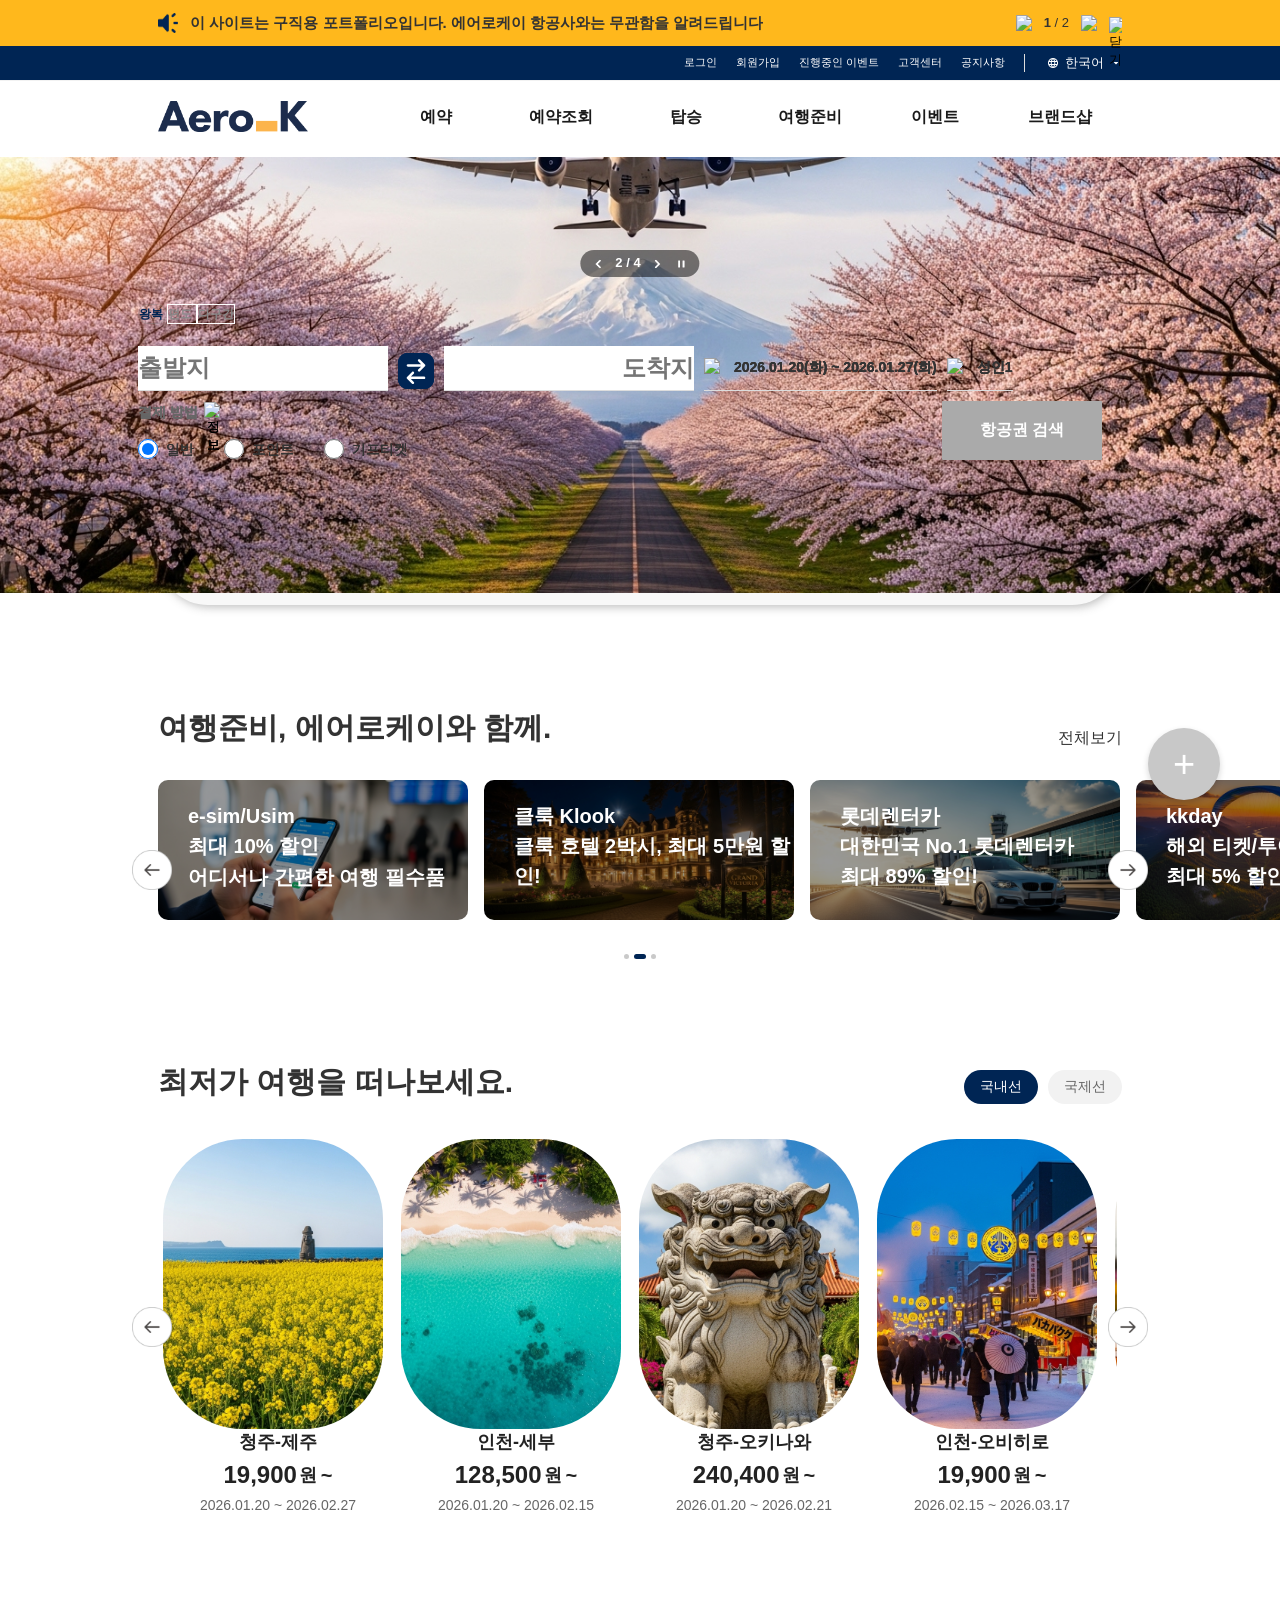
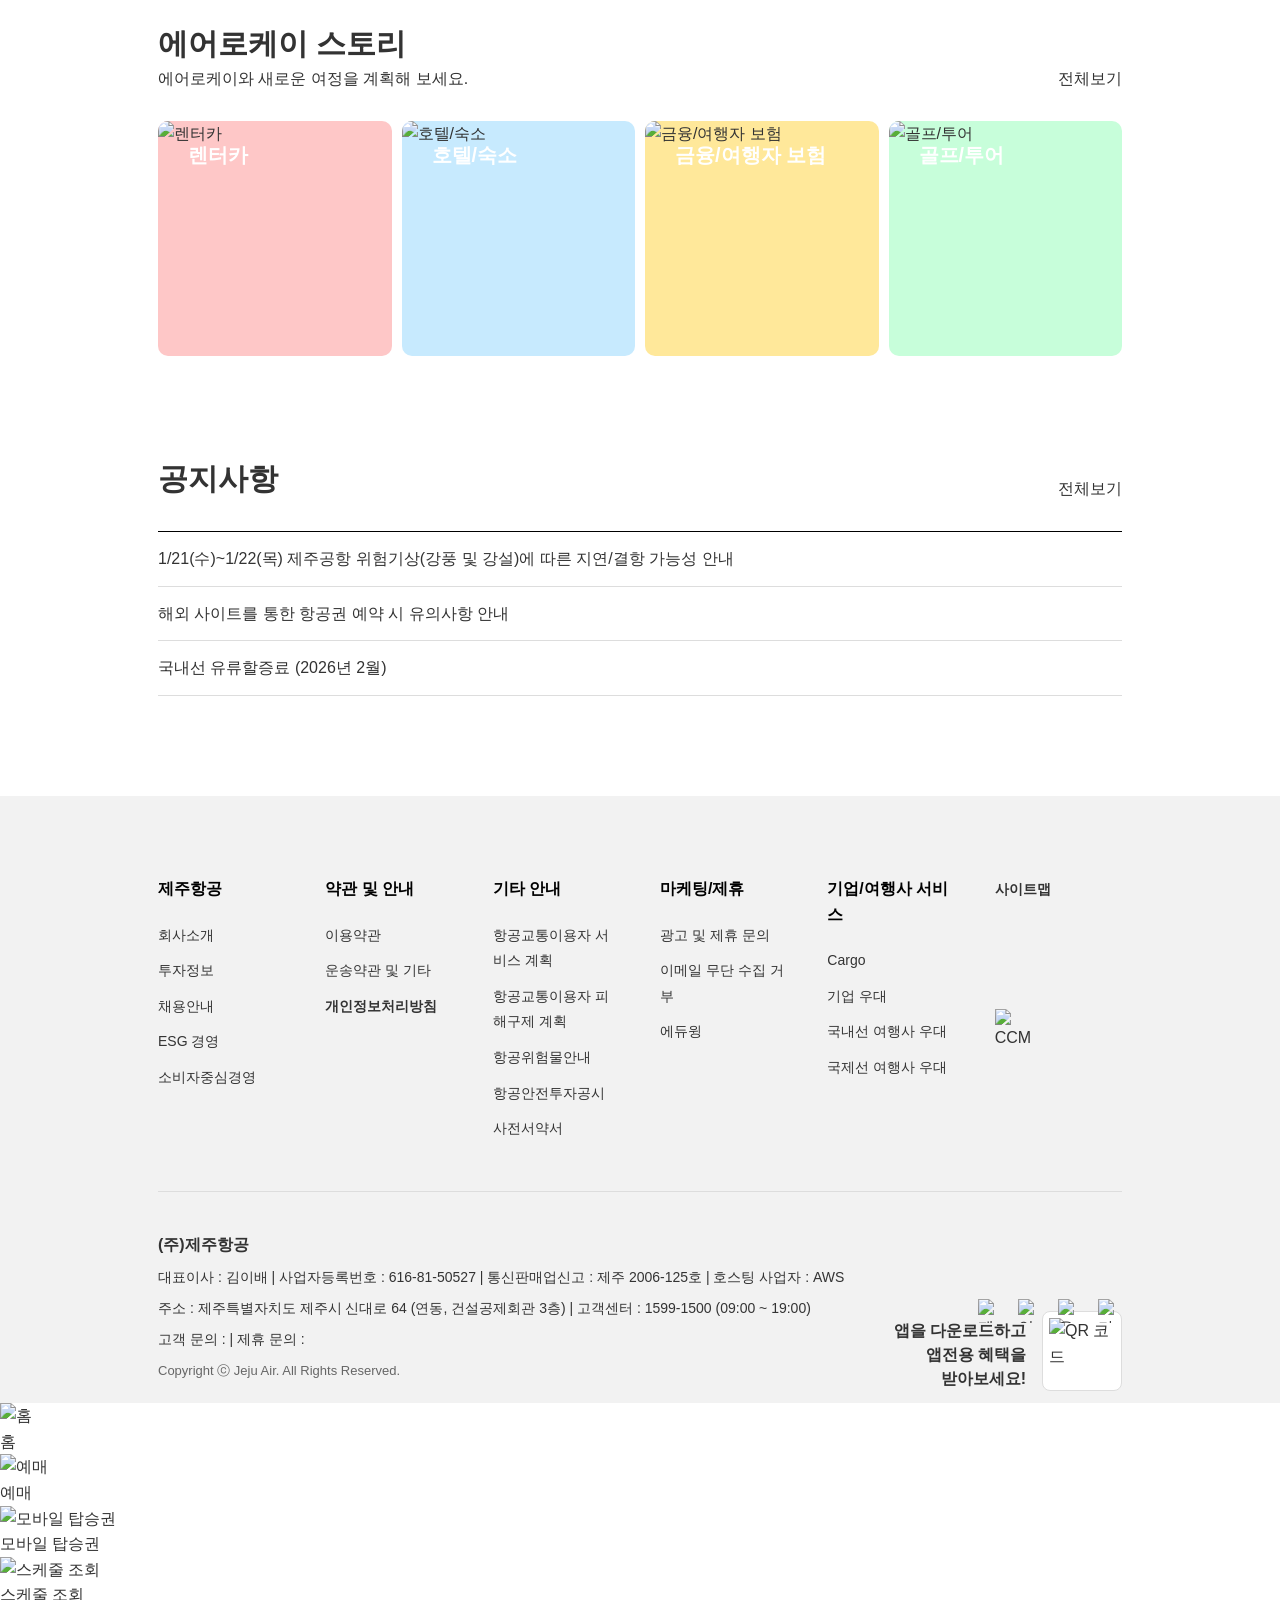
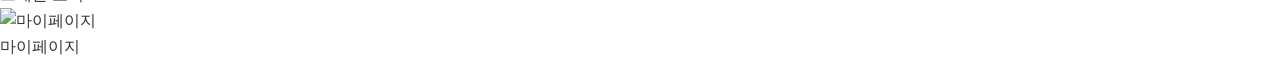
==== commit bf07ad6f: "nav 수정" ====
--- a/index1.html
+++ b/index1.html
@@ -15,7 +15,7 @@
     <meta charset="UTF-8" />
     <meta name="viewport" content="width=device-width, initial-scale=1.0" />
     <title>제주항공 - 원태림</title>
-    <link rel="stylesheet" href="styles.css" />
+    <link rel="stylesheet" href="css/styles.css" />
     <link rel="stylesheet" href="https://cdn.jsdelivr.net/npm/swiper@12/swiper-bundle.min.css" />
 
     <script src="https://cdn.jsdelivr.net/npm/swiper@12/swiper-bundle.min.js"></script>
--- a/css/styles.css
+++ b/css/styles.css
@@ -0,0 +1,2093 @@
+/* 기본 리셋 및 설정 */
+* {
+  margin: 0;
+  padding: 0;
+  box-sizing: border-box;
+}
+
+body {
+  font-family:
+    "Pretendard Variable",
+    -apple-system,
+    BlinkMacSystemFont,
+    "Segoe UI",
+    sans-serif;
+  background: #ffffff;
+  color: #333;
+  line-height: 1.6;
+  overflow-x: hidden;
+  margin: 0;
+  padding: 0;
+}
+
+a {
+  text-decoration: none;
+  color: inherit;
+}
+
+button {
+  border: none;
+  background: none;
+  cursor: pointer;
+  font-family: inherit;
+}
+
+ul,
+ol {
+  list-style: none;
+}
+
+img {
+  max-width: 100%;
+  height: auto;
+  display: block;
+}
+
+/* 공통 컨테이너 */
+.container {
+  max-width: 1004px;
+  margin: 0 auto;
+  padding: 0 20px;
+}
+
+/* 헤더 */
+.header {
+  position: fixed;
+  top: 0;
+  left: 0;
+  right: 0;
+  background: #ffffff;
+  z-index: 1000;
+  width: 100%;
+}
+
+/* 공지사항 배너 */
+.news-banner {
+  background: #ffb81c;
+  padding: 3px 0;
+  position: relative;
+}
+
+.news-container {
+  max-width: 1004px;
+  margin: 0 auto;
+  padding: 0 20px;
+  display: flex;
+  align-items: center;
+  height: 40px;
+  position: relative;
+}
+
+.news-icon {
+  width: 20px;
+  height: 20px;
+  margin-right: 12px;
+}
+
+.news-content {
+  flex: 1;
+  overflow: hidden;
+  position: relative;
+  height: 40px;
+}
+
+.news-item {
+  display: none;
+  align-items: center;
+  height: 40px;
+}
+
+.news-item.active {
+  display: flex;
+}
+
+.news-link {
+  font-size: 15px;
+  font-weight: 700;
+  color: #333;
+  white-space: nowrap;
+  overflow: hidden;
+  text-overflow: ellipsis;
+}
+
+.news-controls {
+  display: flex;
+  align-items: center;
+  gap: 12px;
+  margin-left: auto;
+  background: #ffb81c;
+  padding-left: 28px;
+}
+
+.news-prev,
+.news-next {
+  width: 16px;
+  height: 16px;
+  padding: 0;
+}
+
+.news-prev img,
+.news-next img {
+  width: 100%;
+  height: 100%;
+}
+
+.news-indicator {
+  font-size: 13px;
+  color: #333;
+}
+
+.news-indicator strong {
+  font-weight: 700;
+}
+
+.news-close {
+  width: 13px;
+  height: 13px;
+  margin-left: 12px;
+}
+
+/* 상단 메뉴 */
+.top-menu {
+  border-bottom: 1px solid #f2f2f2;
+  padding: 8px 0;
+  background-color: #002554;
+}
+
+.top-menu-container {
+  max-width: 1004px;
+  margin: 0 auto;
+  padding: 0 20px;
+}
+
+.top-menu-nav {
+  display: flex;
+  align-items: center;
+  justify-content: flex-end;
+  gap: 19px;
+  font-size: 11px;
+  color: #666;
+}
+
+.top-menu-nav a {
+  transition: color 0.2s;
+  color: #fff;
+}
+
+.top-menu-nav .lang-btn {
+  color: #fff;
+}
+
+.top-menu-nav a:hover {
+  color: #ffb81c;
+}
+
+.lang-btn {
+  display: flex;
+  align-items: center;
+  gap: 6px;
+  padding-left: 22px;
+  border-left: 1px solid #ddd;
+}
+
+.lang-btn img {
+  width: 12px;
+  height: 12px;
+}
+
+/* 메인 네비게이션 */
+main.main-content{
+  position: relative;
+  top:-100px;
+}
+.main-nav {
+  background: #ffffff;
+  height: 76px;
+  padding: 20px;
+  margin: auto;
+  position: relative;
+}
+
+.main-nav-container {
+  max-width: 1004px;
+  margin: 0 auto;
+  display: flex;
+  padding: 0 20px;
+  align-items: center;
+}
+
+.logo {
+  width: 150px;
+  flex-shrink: 0;
+}
+
+.nav {
+  width: 70%;
+  display: flex;
+  gap: 46px;
+  flex: 1;
+  margin-left: 66px;
+  transition: all 0.2s;
+}
+
+/* =====================================복붙시작====== */
+
+.mega {
+  width: 100vw;
+  background-color: rgb(255, 255, 255);
+  position: absolute;
+  left: 0%;
+  top: 76px;
+  height: 0; /* 추후0으로 변경 */
+  overflow: hidden;
+  transition: height 0.3s ease;
+  z-index: 1000;
+}
+.mega h3 {
+  font-size: 25px;
+  font-weight: bold;
+  letter-spacing: -1.5px;
+}
+.menu {
+  display: flex;
+  width: 100%;
+  max-width: 80vw;
+  margin: auto;
+  text-align: center;
+}
+.dep1 {
+  width: calc(100% / 6);
+}
+
+/* 메가에 .on붙으면 메가 상태바꿔 (자바스크립트로 갈게) */
+
+/* 추후 주석처리 해제 */
+.dep1.on .mega{
+  height: auto;
+  padding: 20px 0;
+}
+
+.row {
+  display: flex;
+  max-width: 80vw;
+  margin: auto;
+  gap: 10%;
+  text-align: center;
+  padding: 20px 0 40px;
+  justify-content: space-between;
+  white-space: nowrap; /* 이건 글자 줄바꿈 안함 */
+  opacity: 1;
+}
+
+/* =====================================복붙끝====== */
+.nav-item {
+  font-size: 16px;
+  font-weight: 700;
+  padding: 26px 10px;
+  color: #1a1a1a;
+  transition: color 0.2s;
+  overflow: hidden;
+  position: relative;
+}
+.nav-item:hover {
+  color: #002554;
+}
+.nav-item::before {
+  content: "";
+  position: absolute;
+  background-color: #ffb81c;
+  width: 0;
+  height: 8px;
+  top: 50px;
+  transition: width 1s;
+  z-index: 999;
+}
+.nav-item:hover::before {
+  width: 100%;
+}
+
+.nav-icon {
+  width: 30px;
+  height: 30px;
+}
+
+/* 메인 컨텐츠 */
+/* tab */
+.tab-wrapper {
+  max-width: 1004px;
+  width:100%;
+  position: relative;
+  z-index: 99999;
+  left: 50%;
+  top: 650px;
+  background-color: white;
+  transform: translate(-50%, 10%);
+  padding: 10px;
+  border-radius: 20px;
+  box-shadow: 2px 5px 6px 1px #01010130;
+}
+
+.tab-menu {
+  display: flex;
+  gap: 10px;
+  padding-top: 10px;
+}
+
+.tab-menu a {
+  display: block;
+  color: #999;
+  font-size: 1rem;
+  padding: 1px 20px;
+}
+
+
+.trip-type-item {
+  font-size: 12px;
+  font-weight: 700;
+  padding: 2px 0;
+    border: 1px solid #fff;
+  cursor: pointer;
+  color: #888;
+  transition:
+    color 0.3s ease,
+}
+
+
+.trip-type-item.active {
+  color: #002554;
+  border: 1px solid #88888855;
+  border-radius: 10px;
+}
+
+/* ======================== */
+
+.tab-content {
+  position: relative;
+  min-height: 200px;
+}
+
+.tab-content > div {
+  position: absolute;
+  top: 0;
+  left: 0;
+  padding: 1em;
+  display: none;
+}
+
+.tab-content > div.active {
+  display: block;
+}
+
+/* 메인 배너 */
+.banner {
+  position: relative;
+  height: 693px;
+  overflow: hidden;
+}
+
+.banner-img {
+  width: 100%;
+  height: 100%;
+  object-fit: cover;
+}
+
+.banner-text {
+  position: absolute;
+  top: 100px;
+  left: 50%;
+  transform: translate(-50%, -50%);
+  text-align: center;
+  color: #ffffff;
+  font-size: 48px;
+  font-weight: 700;
+  line-height: 60px;
+  text-shadow: 0px 0px 5px rgba(0, 0, 0, 0.3);
+}
+
+.banner-pagination {
+  position: absolute;
+  top: 350px;
+  left: 50%;
+  transform: translateX(-50%);
+  display: flex;
+  align-items: center;
+  gap: 10px;
+  background: rgba(0, 0, 0, 0.5);
+  padding: 6px 11px;
+  border-radius: 30px;
+  height: 27px;
+}
+
+.banner-btn-prev,
+.banner-btn-next,
+.banner-btn-pause {
+  width: 14px;
+  height: 14px;
+  padding: 0;
+}
+
+.banner-btn-prev img,
+.banner-btn-next img,
+.banner-btn-pause img {
+  width: 100%;
+  height: 100%;
+}
+
+.banner-indicator {
+  font-size: 13px;
+  color: #ffffff;
+  font-weight: 700;
+}
+
+/* 예약 섹션 */
+.booking-section {
+  position: relative;
+  margin-top: -293px;
+  padding: 0 20px;
+}
+
+.booking-container {
+  max-width: 1004px;
+  margin: 0 auto;
+}
+
+.booking-tab.active {
+  background: #ffffff;
+  color: #333;
+}
+
+.route {
+  position: relative;
+  width: 1004px;
+}
+
+.route-selection {
+  width: 964px;
+  position: absolute;
+  gap: 10px;
+  padding: 20px 0;
+  flex-wrap: wrap;
+  display: flex;
+}
+
+.route-selection > .direction {
+  display: flex;
+  width: 100%;
+  justify-content: space-around;
+}
+
+.route-field {
+  min-width: 80px;
+  position: relative;
+}
+
+.route-input {
+  width: 250px;
+  font-size: 24px;
+  font-weight: 800;
+  border: none;
+  border-bottom: 1px solid #ddd;
+  padding: 8px 0;
+  color: #aaa;
+}
+
+.route-input.right {
+  text-align: right;
+}
+
+.route-swap {
+  width: 36px;
+  height: 36px;
+  margin-top: 7px;
+}
+.route-swap img {
+  width: 50px;
+}
+
+.date-field,
+.passenger-field {
+  display: flex;
+  align-items: center;
+  gap: 10px;
+  border-bottom: 1px solid #ddd;
+  padding: 8px 0;
+  font-size: 14px;
+  font-weight: 700;
+  color: #333;
+}
+
+.date-icon,
+.passenger-icon {
+  width: 20px;
+  height: 20px;
+  display: block;
+  justify-content: space-between;
+}
+
+.booking-options {
+  width: 100%;
+  display: flex;
+  align-items: stretch;
+}
+
+.option-group {
+  flex: 1;
+  min-width: 300px;
+}
+
+.option-label {
+  display: flex;
+  align-items: center;
+  gap: 6px;
+  font-size: 14px;
+  font-weight: 700;
+  color: #666;
+  margin-bottom: 15px;
+}
+
+.info-btn {
+  width: 20px;
+  height: 20px;
+  border-radius: 50%;
+}
+
+.option-items {
+  display: flex;
+  gap: 30px;
+}
+
+.option-item {
+  display: flex;
+  align-items: center;
+  gap: 8px;
+  cursor: pointer;
+}
+
+.option-item input[type="radio"] {
+  width: 20px;
+  height: 20px;
+}
+
+.option-item span {
+  font-size: 14px;
+  color: #333;
+}
+
+.discount-field {
+  border: 1px solid #ddd;
+  border-radius: 3px;
+  padding: 15px 23px;
+  position: relative;
+}
+
+.discount-btn {
+  color: #002554;
+  font-size: 14px;
+  font-weight: 400;
+}
+
+.search-btn {
+  background: #aaa;
+  color: #ffffff;
+  font-size: 16px;
+  font-weight: 700;
+  padding: 14px 0;
+  width: 160px;
+  border-radius: 2px;
+  transition: background 0.3s;
+}
+
+/* 빠른 링크 */
+.quick-link {
+  background: #f8f8f8;
+  padding: 40px 0 30px;
+  margin-top: 70px;
+  border-radius: 50px;
+  box-shadow: #4c4c4c5e 2px 2px 10px;
+}
+
+.quick-grid {
+  display: flex;
+  max-width: 1004px;
+  margin: 0 auto;
+  padding: 0 4px;
+  align-items: center;
+  justify-content: space-around;
+}
+
+.quick-item {
+  display: flex;
+  flex-direction: column;
+  gap: 10px;
+  padding: 2px;
+  text-align: center;
+}
+
+.quick-item img {
+  width: 100px;
+  height: 100px;
+  border-radius: 50%;
+  object-fit: cover;
+}
+
+.quick-item span {
+  font-size: 16px;
+  color: #333;
+}
+
+/* 섹션 공통 스타일 */
+.benefits-section,
+.price-section,
+.members-section,
+.notice-section {
+  margin-top: 80px;
+}
+
+.section-header {
+  display: flex;
+  justify-content: space-between;
+  align-items: flex-end;
+  margin-bottom: 30px;
+  margin-top: 100px;
+}
+
+.section-header h2 {
+  font-size: 30px;
+  font-weight: 800;
+  line-height: 45px;
+}
+.more-link {
+  font-size: 16px;
+  color: #333;
+  transition: color 0.2s;
+}
+
+.more-link:hover {
+  color: #002554;
+}
+
+/* 특별 혜택 슬라이더 */
+.benefits-slider {
+  position: relative;
+}
+.benefits-inner {
+  width: 1004px;
+  /* overflow: hidden; */
+}
+
+.benefits-track {
+  display: flex;
+  gap: 16px;
+  transition: transform 0.3s ease;
+  /* overflow: hidden; */
+}
+
+.benefit-card {
+  min-width: 310px;
+  height: 140px;
+  border-radius: 10px;
+  overflow: hidden;
+  position: relative;
+}
+
+.benefit-card img {
+  width: 100%;
+  height: 100%;
+  object-fit: cover;
+  filter: brightness(0.6);
+}
+
+.benefit-text {
+  position: absolute;
+  top: 20px;
+  left: 30px;
+  color: hsl(0, 0%, 100%);
+  font-size: 20px;
+  font-weight: 700;
+  line-height: 30px;
+}
+
+.benefit-text p {
+  margin: 0.5px 0;
+}
+
+.slider-btn {
+  position: absolute;
+  top: 50%;
+  transform: translateY(-50%);
+  width: 40px;
+  height: 40px;
+}
+
+.slider-prev {
+  left: -26px;
+}
+
+.slider-next {
+  right: -26px;
+}
+
+.slider-dots {
+  display: flex;
+  justify-content: center;
+  gap: 5px;
+  margin-top: 34px;
+}
+
+.dot {
+  width: 5px;
+  height: 5px;
+  border-radius: 50%;
+  background: #4c4c4c;
+  opacity: 0.3;
+  transition: all 0.3s;
+}
+
+.dot.active {
+  width: 12px;
+  border-radius: 3px;
+  background: #002554;
+  opacity: 1;
+}
+
+/* 필터 탭 */
+.filter-tabs {
+  display: flex;
+  gap: 10px;
+}
+
+.filter-tab {
+  font-size: 14px;
+  padding: 8px 16px;
+  border-radius: 20px;
+  background: #f2f2f2;
+  color: #666;
+  transition: all 0.3s;
+}
+
+.filter-tab.active {
+  background: #002554;
+  color: #ffffff;
+}
+
+/* 최저가 여행 슬라이더 */
+.price-slider {
+  position: relative;
+  padding: 5px;
+  width: 1004;
+}
+.price-list {
+  overflow: hidden;
+}
+.price-track {
+  display: flex;
+  gap: 8px;
+  transition: transform 0.3s ease;
+}
+
+.price-card {
+  min-width: 230px;
+  background: #ffffff;
+  gap: 15px;
+  align-items: center;
+}
+
+.price-card img {
+  width: 220px;
+  height: 290px;
+  object-fit: cover;
+  border-radius: 80px;
+}
+
+.price-card h3 {
+  font-size: 18px;
+  font-weight: 700;
+  text-align: center;
+  line-height: 27px;
+  color: #222;
+}
+
+.price-card .price {
+  display: flex;
+  align-items: center;
+  justify-content: center;
+  gap: 2px;
+  font-size: 24px;
+  font-weight: 800;
+  color: #222;
+  text-align: center;
+}
+
+.price-card .price span {
+  font-size: 18px;
+  font-weight: 700;
+}
+
+.price-card .price .tilde {
+  font-size: 20px;
+  margin-left: 2px;
+}
+
+.price-card .date {
+  font-size: 14px;
+  color: #666;
+  text-align: center;
+  line-height: 21px;
+}
+
+/* J 멤버스 혜택 */
+.members-grid {
+  display: grid;
+  grid-template-columns: repeat(4, 1fr);
+  gap: 10px;
+}
+
+.member-card {
+  height: 235px;
+  border-radius: 10px;
+  position: relative;
+  overflow: hidden;
+  display: flex;
+  align-items: flex-start;
+}
+
+.member-card img {
+  width: 100%;
+  height: 100%;
+  object-fit: cover;
+}
+
+.member-card span {
+  position: absolute;
+  top: 18px;
+  left: 30px;
+  color: #ffffff;
+  font-size: 20px;
+  font-weight: 700;
+}
+
+.member-card.red {
+  background: #fec7c7;
+}
+
+.member-card.blue {
+  background: #c7eafe;
+}
+
+.member-card.yellow {
+  background: #ffe89a;
+}
+
+.member-card.green {
+  background: #c7feda;
+}
+
+/* 공지사항 */
+.notice-list {
+  border-top: 1px solid #000;
+}
+
+.notice-item {
+  border-bottom: 1px solid #ddd;
+}
+
+.notice-item a {
+  display: block;
+  padding: 14px 0;
+  font-size: 16px;
+  color: #333;
+  transition: color 0.2s;
+}
+
+.notice-item a:hover {
+  color: #002554;
+}
+
+/* 푸터 */
+.footer {
+  background: #f2f2f2;
+  padding: 80px 0;
+  display: block;
+}
+
+.footer-container {
+  max-width: 1004px;
+  margin: 0 auto;
+  padding: 0 20px;
+}
+
+.footer-links {
+  display: grid;
+  grid-template-columns: repeat(6, 1fr);
+  gap: 40px;
+  padding-bottom: 40px;
+  border-bottom: 1px solid #ddd;
+}
+
+.footer-col h3 {
+  font-size: 16px;
+  font-weight: 700;
+  margin-bottom: 20px;
+  color: #000;
+}
+
+.footer-col ul li {
+  margin-bottom: 10px;
+}
+
+.footer-col a {
+  font-size: 14px;
+  color: #333;
+  transition: color 0.2s;
+}
+
+.footer-col a:hover {
+  color: #002554;
+}
+
+.footer-badge {
+  margin-top: 107px;
+}
+
+.footer-badge img {
+  width: 51px;
+  height: 51px;
+}
+
+.footer-info {
+  display: flex;
+  justify-content: space-between;
+  margin-top: 40px;
+}
+
+.footer-company h3 {
+  font-size: 16px;
+  font-weight: 700;
+  margin-bottom: 10px;
+}
+
+.footer-company p {
+  font-size: 14px;
+  color: #333;
+  line-height: 21px;
+  margin-bottom: 10px;
+}
+
+.footer-company .copyright {
+  font-size: 13px;
+  color: #666;
+  margin-top: 6px;
+}
+
+.footer-app {
+  display: flex;
+  align-items: flex-end;
+  gap: 16px;
+}
+
+.app-text {
+  text-align: right;
+  font-size: 16px;
+  font-weight: 700;
+  line-height: 24px;
+}
+
+.app-qr {
+  width: 80px;
+  height: 80px;
+  border: 1px solid #ddd;
+  border-radius: 8px;
+  padding: 6px;
+  background: #ffffff;
+}
+
+.footer-social {
+  display: flex;
+  justify-content: flex-end;
+  gap: 16px;
+  margin-top: -92px;
+}
+
+.footer-social a {
+  width: 24px;
+  height: 24px;
+}
+
+.footer-social img {
+  width: 100%;
+  height: 100%;
+}
+
+/* 플로팅 버튼 */
+.floating-buttons {
+  position: fixed;
+  right: 60px;
+  bottom: 100px;
+  display: flex;
+  flex-direction: column;
+  align-items: center;
+  gap: 12px;
+  z-index: 900;
+}
+
+.floating-items {
+  display: flex;
+  flex-direction: column;
+  gap: 12px;
+}
+
+.floating-btn {
+  width: 72px;
+  height: 72px;
+  border-radius: 50%;
+  box-shadow: 0px 3px 6px rgba(0, 0, 0, 0.16);
+  overflow: hidden;
+  transition: transform 0.2s;
+}
+
+.floating-btn:hover {
+  transform: scale(1.05);
+}
+
+.floating-btn.blue {
+  background: linear-gradient(to right, #00a7e1 11%, #78ddff 98%);
+}
+
+.floating-btn.orange {
+  background: linear-gradient(to right, #002554 11%, #ffae43 87%, #ffbf5e 98%);
+}
+
+.floating-btn img {
+  width: 100%;
+  height: 100%;
+  object-fit: cover;
+}
+
+.floating-toggle {
+  width: 72px;
+  height: 72px;
+  border-radius: 50%;
+  background: #c8c8c8;
+  box-shadow: 0px 3px 6px rgba(0, 0, 0, 0.16);
+  display: flex;
+  align-items: center;
+  justify-content: center;
+  transition: transform 0.3s;
+}
+
+.floating-toggle:hover {
+  background: #b8b8b8;
+}
+
+.floating-toggle.active {
+  transform: rotate(45deg);
+}
+
+.icon-plus {
+  font-size: 38px;
+  color: #ffffff;
+  line-height: 1;
+}
+
+/* 반응형 디자인 */
+@media (max-width: 1024px) {
+  .container,
+  .booking-container,
+  .footer-container {
+    padding: 0 20px;
+  }
+
+  .quick-grid {
+    grid-template-columns: repeat(4, 1fr);
+    gap: 20px;
+  }
+
+  .members-grid {
+    grid-template-columns: repeat(2, 1fr);
+  }
+
+  .footer-links {
+    grid-template-columns: repeat(3, 1fr);
+  }
+}
+
+@media (max-width: 768px) {
+  .banner {
+    height: 400px;
+  }
+
+  .banner-text {
+    font-size: 32px;
+    line-height: 40px;
+  }
+
+  .booking-tabs {
+    flex-direction: column;
+  }
+
+  .booking-tab {
+    width: 100%;
+  }
+
+  .quick-grid {
+    grid-template-columns: repeat(2, 1fr);
+  }
+
+  .members-grid {
+    grid-template-columns: 1fr;
+  }
+
+  .footer-links {
+    grid-template-columns: repeat(2, 1fr);
+  }
+
+  .floating-buttons {
+    right: 20px;
+    bottom: 40px;
+  }
+}
+
+@media (max-width: 480px) {
+  /* 하단 고정 네비게이션 바 */
+  .bottom-nav {
+    position: fixed;
+    bottom: 0;
+    left: 0;
+    right: 0;
+    background: #ffffff;
+    border-top: 1px solid #ddd;
+    box-shadow: 10px 10px 30px 10px rgba(0, 0, 0, 0.3);
+    z-index: 1000;
+    display: flex;
+    justify-content: space-around;
+    padding: 15px 0;
+  }
+
+  .bottom-nav-item {
+    display: flex;
+    flex-direction: column;
+    align-items: center;
+    gap: 5px;
+    flex: 1;
+    position: relative;
+  }
+
+  .bottom-nav-icon {
+    width: 24px;
+    height: 24px;
+    position: relative;
+  }
+
+  .bottom-nav-icon img {
+    width: 100%;
+    height: 100%;
+  }
+
+  .bottom-nav-icon .badge {
+    position: absolute;
+    top: 5px;
+    right: 1px;
+    width: 13px;
+    height: 13px;
+    background: #002554;
+    border-radius: 6.5px;
+  }
+
+  .bottom-nav-label {
+    font-size: 11px;
+    color: #666;
+    line-height: 13px;
+    letter-spacing: -0.2px;
+  }
+
+  .bottom-nav-item.active .bottom-nav-label {
+    color: #333;
+    font-weight: 400;
+  }
+
+  .bottom-nav-item.center {
+    position: relative;
+    top: -12px;
+  }
+
+  .bottom-nav-item.center .bottom-nav-icon {
+    width: 46px;
+    height: 46px;
+    background: #002554;
+    border-radius: 50%;
+    display: flex;
+    align-items: center;
+    justify-content: center;
+  }
+
+  .bottom-nav-item.center .bottom-nav-icon::after {
+    content: "";
+    position: absolute;
+    top: 5px;
+    left: 0;
+    right: 0;
+    height: 3px;
+    background: #ffffff;
+    border: 1px solid #002554;
+  }
+
+  /* 헤더 수정 */
+  .header {
+    position: fixed;
+    top: 58px;
+  }
+
+  .main-header {
+    display: flex;
+    align-items: center;
+    justify-content: space-between;
+    height: 60px;
+    padding: 0 20px;
+  }
+
+  .menu-button {
+    width: 26px;
+    height: 26px;
+  }
+
+  /* 메인 컨텐츠 */
+  main.main-content {
+   position: relative;
+    top: -100px;
+  }
+
+  /* 배너 */
+  .banner {
+    height: 483px;
+    margin: 0 -20px;
+  }
+
+  .banner-indicators {
+    position: absolute;
+    bottom: 170px;
+    left: 50%;
+    transform: translateX(-50%);
+    display: flex;
+    gap: 10px;
+    align-items: center;
+    background: rgba(0, 0, 0, 0.5);
+    padding: 4px 12.5px;
+    border-radius: 30px;
+    height: 22px;
+  }
+
+  .banner-indicator-text {
+    font-size: 9px;
+    color: #ffffff;
+    line-height: 13.5px;
+  }
+
+  .banner-indicator-text.active {
+    font-weight: 700;
+  }
+
+  .banner-indicator-divider {
+    color: #ffffff;
+    font-size: 9px;
+  }
+
+  /* 예약 섹션 */
+  .booking-section {
+    margin-top: -160px;
+    position: relative;
+    z-index: 2;
+    padding: 0 20px;
+  }
+
+  .booking-card {
+    background: #ffffff;
+    border-radius: 8px;
+    box-shadow: 0px 0px 10px 0px rgba(0, 0, 0, 0.1);
+    padding: 20px 16px 30px;
+  }
+
+  .booking-tabs {
+    display: flex;
+    gap: 20px;
+    margin-bottom: 32px;
+    overflow-x: auto;
+    padding-left: 0;
+    padding-right: 189px;
+  }
+
+  .booking-tab {
+    font-size: 14px;
+    font-weight: 700;
+    color: #888;
+    padding-bottom: 2px;
+    white-space: nowrap;
+    letter-spacing: -0.2px;
+    line-height: 21px;
+    border-bottom: 2px solid transparent;
+  }
+
+  .route-input {
+    flex: 1;
+    font-size: 24px;
+    font-weight: 800;
+    color: #aaa;
+    line-height: 34px;
+    letter-spacing: -0.2px;
+  }
+
+  .route-input.departure {
+    text-align: left;
+  }
+
+  .route-input.arrival {
+    text-align: right;
+  }
+
+  .route-swap {
+    width: 36px;
+    height: 36px;
+    margin: 0 16px;
+  }
+
+  /* 탭 네비게이션 (항공권 예매, 예약 조회, 운항 조회) */
+  .tab-navigation {
+    display: flex;
+    position: absolute;
+    top: 278px;
+    left: 20px;
+    right: 20px;
+    z-index: 3;
+  }
+
+  .tab-nav-item {
+    flex: 1;
+    height: 45px;
+    display: flex;
+    align-items: center;
+    justify-content: center;
+    font-size: 14px;
+    font-weight: 700;
+    letter-spacing: -0.2px;
+    line-height: 21px;
+  }
+
+  .tab-nav-item:first-child {
+    background: #ffffff;
+    color: #333;
+    border-radius: 8px 0 0 0;
+  }
+
+  .tab-nav-item:not(:first-child) {
+    background: rgba(0, 0, 0, 0.6);
+    color: #ffffff;
+    position: relative;
+  }
+
+  .tab-nav-item:last-child {
+    border-radius: 0 8px 0 0;
+  }
+
+  .tab-nav-item:not(:first-child):not(:last-child)::after {
+    content: "";
+    position: absolute;
+    right: 0;
+    top: 50%;
+    transform: translateY(-50%);
+    width: 1px;
+    height: 14px;
+    background: #ddd;
+  }
+
+  /* 퀵 링크 */
+
+  .quick-scroll {
+    overflow-x: auto;
+    padding: 0 10px;
+  }
+
+  .quick-grid {
+    display: flex;
+    gap: 2px;
+    width: max-content;
+  }
+
+  .quick-item {
+    display: flex;
+    flex-direction: column;
+    align-items: center;
+    gap: 10px;
+    width: 70px;
+    padding: 2px;
+  }
+  .quick-icon {
+    width: 60px;
+    height: 60px;
+    border-radius: 30px;
+    overflow: hidden;
+  }
+
+  .quick-label {
+    font-size: 12px;
+    color: #333;
+    text-align: center;
+    line-height: 18px;
+    letter-spacing: -0.2px;
+  }
+
+  .quick-indicator {
+    margin-top: 10px;
+    display: flex;
+    justify-content: center;
+  }
+
+  .quick-progress {
+    width: 100px;
+    height: 3px;
+    background: #999;
+    border-radius: 1.5px;
+    position: relative;
+  }
+
+  .quick-progress-bar {
+    position: absolute;
+    left: 0;
+    top: 0;
+    height: 100%;
+    width: 63.17px;
+    background: #002554;
+    border-radius: 1.5px;
+  }
+
+  /* 섹션 헤더 */
+  .section-header h2 {
+    font-size: 18px;
+    line-height: 27px;
+    font-weight: 800;
+  }
+
+  /* 혜택 섹션 */
+  .benefits-section {
+    padding: 60px 0;
+    overflow: hidden;
+  }
+
+  .benefits-slider-wrapper {
+    margin: 0 -4px;
+    overflow: hidden;
+  }
+
+  .benefit-view-all {
+    position: absolute;
+    bottom: 28px;
+    right: 2.17px;
+    background: rgba(0, 0, 0, 0.6);
+    padding: 4px 8px 4px 13px;
+    border-radius: 10px 0 10px 0;
+    font-size: 12px;
+    color: #ffffff;
+  }
+
+  /* 최저가 섹션 */
+  .price-section {
+    padding: 60px 0;
+  }
+
+  .price-header {
+    margin-bottom: 20px;
+  }
+
+  .price-note {
+    font-size: 14px;
+    color: #333;
+    line-height: 21px;
+    letter-spacing: -0.2px;
+    margin-top: 5px;
+  }
+
+  .price-note::before {
+    content: "*";
+    color: #002554;
+    margin-right: 0;
+  }
+
+  .price-route-header {
+    padding: 30px 0;
+    display: flex;
+    align-items: center;
+    justify-content: space-between;
+  }
+
+  .price-route-inputs {
+    display: flex;
+    align-items: center;
+    gap: 20px;
+    flex: 1;
+  }
+
+  .price-route-input {
+    flex: 1;
+    font-size: 22px;
+    font-weight: 800;
+    color: #000;
+    line-height: 34px;
+    letter-spacing: -0.2px;
+  }
+
+  .price-route-swap {
+    width: 36px;
+    height: 36px;
+  }
+
+  .price-search-button {
+    width: 100%;
+    height: 50px;
+    border: 1px solid #002554;
+    border-radius: 2px;
+    background: #ffffff;
+    color: #002554;
+    font-size: 16px;
+    line-height: 19.2px;
+    letter-spacing: -0.2px;
+    margin-bottom: 30px;
+  }
+
+  .price-result {
+    padding: 30px 15px 0;
+  }
+
+  .price-result-header {
+    display: flex;
+    align-items: center;
+    gap: 4px;
+    margin-bottom: 30px;
+  }
+
+  .price-result-city {
+    font-size: 16px;
+    font-weight: 700;
+    color: #333;
+    line-height: 24px;
+    letter-spacing: -0.2px;
+  }
+
+  .price-result-label {
+    font-size: 16px;
+    color: #333;
+    line-height: 24px;
+    letter-spacing: -0.2px;
+  }
+
+  .price-result-value {
+    font-size: 16px;
+    font-weight: 800;
+    color: #333;
+    line-height: 24px;
+    letter-spacing: -0.2px;
+  }
+
+  .price-chart {
+    height: 115px;
+    margin-bottom: 42px;
+    display: flex;
+    align-items: flex-end;
+  }
+
+  .price-bar {
+    flex: 1;
+    display: flex;
+    flex-direction: column;
+    align-items: center;
+    padding: 0 4px;
+  }
+
+  .price-bar-fill {
+    width: 18px;
+    min-height: 16px;
+    background: #ddd;
+    border-radius: 8px;
+  }
+
+  .price-disclaimer {
+    font-size: 14px;
+    color: #333;
+    line-height: 21px;
+    letter-spacing: -0.2px;
+  }
+
+  .price-disclaimer::before {
+    content: "*";
+    color: #002554;
+    margin-right: 3px;
+  }
+
+  /* 편의 서비스 섹션 */
+  .news-section {
+    padding: 60px 0;
+  }
+
+  .service-tabs {
+    display: flex;
+    gap: 10px;
+    margin-bottom: 15px;
+  }
+
+  .service-tab {
+    padding: 0 18px;
+    height: 30px;
+    background: #f2f2f2;
+    border-radius: 15px;
+    font-size: 13px;
+    color: #888;
+    line-height: 30px;
+    white-space: nowrap;
+  }
+
+  .service-tab.active {
+    background: #002554;
+    color: #ffffff;
+  }
+
+  .service-grid {
+    display: grid;
+    grid-template-columns: repeat(2, 1fr);
+    gap: 10px;
+  }
+
+  .service-card {
+    background: #f8f8f8;
+    border-radius: 10px;
+    padding: 16px;
+    height: 100px;
+  }
+
+  .service-card-title {
+    font-size: 14px;
+    font-weight: 700;
+    color: #333;
+    line-height: 21px;
+    letter-spacing: -0.2px;
+    margin-bottom: 1px;
+  }
+
+  .service-card-desc {
+    font-size: 14px;
+    color: #333;
+    line-height: 21px;
+  }
+
+  /* 인기 노선 섹션 */
+  .discount-section {
+    padding: 60px 0;
+    margin: 0 -20px;
+  }
+
+  .discount-header {
+    padding: 0 20px;
+    margin-bottom: 20px;
+  }
+
+  .discount-note {
+    font-size: 14px;
+    color: #333;
+    line-height: 21px;
+    letter-spacing: -0.2px;
+    margin-top: 8px;
+  }
+
+  .discount-note::before {
+    content: "*";
+    color: #002554;
+    margin-right: 0;
+  }
+
+  .discount-slider-wrapper {
+    overflow: hidden;
+  }
+
+  .discount-track {
+    display: flex;
+    gap: 16px;
+    padding: 0 2px;
+  }
+
+  .discount-card {
+    min-width: 190px;
+    width: 190px;
+    border-radius: 80px;
+    overflow: hidden;
+    background: #ffffff;
+  }
+
+  .discount-image {
+    width: 190px;
+    height: 247px;
+    border-radius: 80px;
+    overflow: hidden;
+  }
+
+  .discount-info {
+    padding: 10px 0;
+  }
+
+  .discount-route {
+    font-size: 14px;
+    font-weight: 700;
+    color: #222;
+    text-align: center;
+    line-height: 21px;
+    letter-spacing: -0.2px;
+  }
+
+  .discount-price {
+    display: flex;
+    align-items: center;
+    justify-content: center;
+    gap: 2px;
+  }
+
+  .discount-price-value {
+    font-size: 20px;
+    font-weight: 800;
+    color: #222;
+    line-height: 30px;
+    letter-spacing: -0.2px;
+  }
+
+  .discount-price-unit {
+    font-size: 16px;
+    font-weight: 700;
+    color: #222;
+    line-height: 24px;
+    letter-spacing: -1px;
+  }
+
+  .discount-price-tilde {
+    font-size: 11px;
+    font-weight: 700;
+    color: #222;
+    line-height: 16.5px;
+    letter-spacing: -0.2px;
+    position: relative;
+    top: -1px;
+  }
+
+  .discount-date {
+    font-size: 13px;
+    color: #666;
+    text-align: center;
+    line-height: 19.5px;
+    letter-spacing: -0.2px;
+  }
+
+  /* 혜택존 섹션 */
+  .benefits-zone-section {
+    padding: 60px 20px;
+  }
+
+  .benefits-zone-grid {
+    display: grid;
+    grid-template-columns: repeat(2, 1fr);
+    gap: 10px;
+    margin-bottom: 15px;
+  }
+
+  .benefit-zone-card {
+    height: 150px;
+    border-radius: 10px;
+    overflow: hidden;
+    position: relative;
+    padding: 18.41px 20px;
+  }
+
+  .benefit-zone-card.red {
+    background: #fec7c7;
+  }
+
+  .benefit-zone-card.blue {
+    background: #c7eafe;
+  }
+
+  .benefit-zone-card.yellow {
+    background: #ffe89a;
+  }
+
+  .benefit-zone-card.green {
+    background: #c7feda;
+  }
+
+  .benefit-zone-title {
+    font-size: 16px;
+    font-weight: 700;
+    color: #ffffff;
+    line-height: 19.2px;
+    letter-spacing: -0.2px;
+  }
+
+  .benefit-view-all-btn {
+    width: 100%;
+    height: 40px;
+    background: #ffffff;
+    border: 1px solid #ddd;
+    border-radius: 2px;
+    font-size: 14px;
+    color: #666;
+    line-height: 16.8px;
+    letter-spacing: -0.2px;
+  }
+
+  /* 공지사항 섹션 */
+  .notice-section {
+    padding: 60px 20px;
+  }
+
+  .notice-list {
+    border-top: 1px solid #000;
+    margin-bottom: 15px;
+  }
+
+  .notice-item {
+    border-bottom: 1px solid #ddd;
+    padding: 14px 0 15px;
+  }
+
+  .notice-link {
+    font-size: 14px;
+    color: #333;
+    line-height: 21px;
+    letter-spacing: -0.2px;
+  }
+
+  .notice-view-all {
+    width: 100%;
+    height: 40px;
+    background: #ffffff;
+    border: 1px solid #ddd;
+    border-radius: 2px;
+    font-size: 14px;
+    color: #666;
+    line-height: 16.8px;
+    letter-spacing: -0.2px;
+  }
+
+  /* 푸터 */
+  .footer {
+    background: #f2f2f2;
+    padding: 30px 20px 73px;
+  }
+
+  .footer-contact {
+    margin-bottom: 30px;
+  }
+
+  .footer-contact-title {
+    font-size: 14px;
+    color: #333;
+    line-height: 21px;
+    letter-spacing: -0.2px;
+    margin-bottom: 10px;
+  }
+
+  .footer-contact-number {
+    font-size: 18px;
+    font-weight: 800;
+    color: #000;
+    line-height: 27px;
+    letter-spacing: -0.2px;
+    display: inline-block;
+    margin-right: 157.93px;
+  }
+
+  .footer-contact-hours {
+    font-size: 14px;
+    color: #333;
+    line-height: 21px;
+    letter-spacing: -0.2px;
+    display: inline-block;
+  }
+
+  .footer-accordion {
+    border-top: 1px solid #000;
+  }
+
+  .footer-accordion-item {
+    border-bottom: 1px solid #ddd;
+  }
+
+  .footer-accordion-header {
+    display: flex;
+    align-items: center;
+    justify-content: space-between;
+    padding: 16px 0;
+    cursor: pointer;
+  }
+
+  .footer-accordion-title {
+    font-size: 14px;
+    font-weight: 700;
+    color: #000;
+    line-height: 21px;
+    letter-spacing: -0.2px;
+  }
+
+  .footer-accordion-icon {
+    width: 14px;
+    height: 14px;
+  }
+
+  .footer-accordion-content {
+    display: none;
+    padding-bottom: 16px;
+  }
+
+  .footer-accordion-item.active .footer-accordion-content {
+    display: block;
+  }
+
+  .footer-accordion-item.active .footer-accordion-icon {
+    transform: rotate(180deg);
+  }
+
+  .footer-company {
+    border-bottom: 1px solid #ddd;
+    padding: 0 0 5px;
+    margin-bottom: 30px;
+  }
+
+  .footer-company-header {
+    display: flex;
+    align-items: center;
+    gap: 16px;
+    margin-bottom: 16px;
+  }
+
+  .footer-company-name {
+    font-size: 14px;
+    font-weight: 700;
+    color: #000;
+    line-height: 21px;
+    letter-spacing: -0.2px;
+  }
+
+  .footer-company-toggle {
+    width: 14px;
+    height: 14px;
+    transform: rotate(180deg);
+  }
+
+  .footer-company-info {
+    font-size: 13px;
+    color: #333;
+    line-height: 19.5px;
+    letter-spacing: -0.2px;
+    margin-bottom: 5px;
+  }
+
+  .footer-company-address {
+    font-size: 13px;
+    color: #333;
+    line-height: 19.5px;
+    letter-spacing: -0.2px;
+    margin-bottom: 5px;
+  }
+
+  .footer-company-contact {
+    font-size: 13px;
+    color: #333;
+    line-height: 19.5px;
+    letter-spacing: -0.2px;
+    margin-bottom: 5px;
+  }
+
+  .footer-copyright {
+    font-size: 11px;
+    color: #888;
+    line-height: 16.5px;
+    letter-spacing: -0.2px;
+    margin-bottom: 16px;
+  }
+
+  .footer-social {
+    display: flex;
+    gap: 16px;
+    margin-bottom: 30px;
+  }
+
+  .footer-social-icon {
+    width: 24px;
+    height: 24px;
+  }
+
+  .footer-certification {
+    padding-top: 14px;
+  }
+
+  .footer-certification-link {
+    display: flex;
+    align-items: center;
+    padding: 11px 0 11px 50px;
+    position: relative;
+  }
+
+  .footer-certification-text {
+    font-size: 12px;
+    color: #333;
+    line-height: 18px;
+    letter-spacing: -0.2px;
+  }
+
+  /* 플로팅 버튼 */
+  .floating-buttons {
+    right: 20px;
+    bottom: 90px;
+  }
+
+  .floating-btn {
+    width: 53px;
+    height: 53px;
+  }
+
+  .floating-toggle {
+    width: 53px;
+    height: 53px;
+  }
+}
+
+/* ============================= */
+/* ==========팝업========= */
+/* ============================= */
+.popup {
+  display: flex;
+  top: 200px;
+  flex-direction: column;
+  align-items: center;
+  position: fixed;
+  font-size: 30px;
+  z-index: 9999;
+  background: rgb(255, 255, 255);
+  width: 50%;
+  left: 50%;
+  transform: translateX(-15%);
+  padding: 30px;
+  border-radius: 50px;
+  box-shadow: 0px 0px 60px 10px rgb(255, 231, 15);
+}
+.popup button {
+  margin: auto;
+  margin-top: 30px;
+  width: 60px;
+  height: 30px;
+  background-color: orangered;
+  color: white;
+}
+.popup-dim {
+  position: fixed;
+  inset: 0;
+  width: 100%;
+  background-color: #f9ffc388;
+  z-index: 9998;
+}
+@media (max-width: 768px) {
+  .mega {
+    display: none;
+  }
+}
